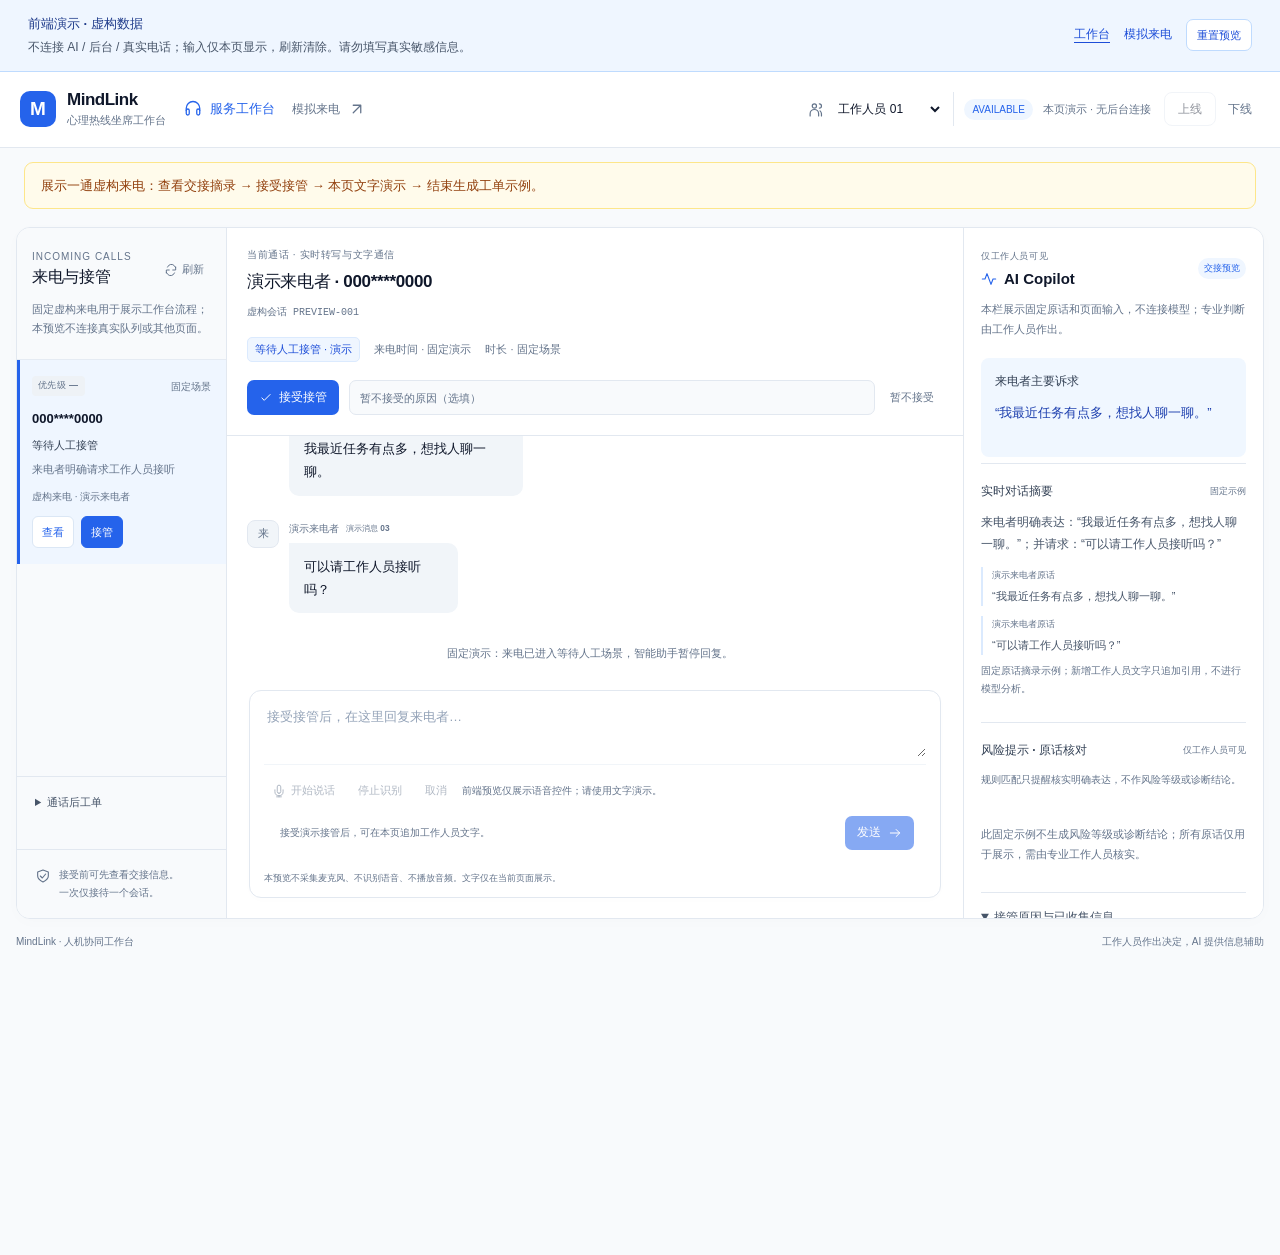
==== index.html @ 81469502 "Publish MindLink frontend preview" ====
<!doctype html>
<html lang="zh-CN">
<head>
  <meta charset="utf-8">
  <meta name="viewport" content="width=device-width,initial-scale=1">
  <meta name="theme-color" content="#f8fafc">
  <title>工作人员工作台 · MindLink</title>
  <link rel="stylesheet" href="./styles.css">
  <link rel="stylesheet" href="./staff.css">

  <meta http-equiv="Content-Security-Policy" content="connect-src &apos;none&apos;; object-src &apos;none&apos;; base-uri &apos;none&apos;; form-action &apos;none&apos;">
  <link rel="stylesheet" href="./preview.css">
</head>
<body class="staff-page" data-preview-page="staff">
  <a class="skip-link" href="#staff-workspace">跳至工作区</a>
  <div class="app-shell staff-shell">
    <header class="topbar">
      <a class="brand" href="./index.html" aria-label="MindLink 工作人员工作台">
        <span class="brand-mark" aria-hidden="true">M</span>
        <span><strong>MindLink</strong><small>心理热线坐席工作台</small></span>
      </a>
      <nav class="staff-navigation" aria-label="工作台导航">
        <a href="./index.html" aria-current="page"><svg class="icon" aria-hidden="true"><use href="./icons.svg#headphones"></use></svg>服务工作台</a>
        <a href="./caller.html" target="_blank" rel="noopener" class="user-link">模拟来电<svg class="icon" aria-hidden="true"><use href="./icons.svg#arrow-up-right"></use></svg></a>
        <a id="staff-development-link" href="#preview-info" target="_blank" rel="noopener" hidden>开发诊断</a>
      </nav>
      <div class="staff-identity">
        <div class="identity-picker"><label class="sr-only" for="staff-id">工作人员身份</label><svg class="icon" aria-hidden="true"><use href="./icons.svg#users"></use></svg><select id="staff-id"><option value="staff001">工作人员 01</option><option value="staff002">工作人员 02</option></select></div>
        <span id="staff-status" class="status-badge">OFFLINE</span>
        <span id="socket-status" class="connection-label">准备连接</span>
        <div class="availability-actions"><button id="online" class="button staff-online" type="button">上线</button><button id="offline" class="quiet-button" type="button" disabled>下线</button></div>
      </div>
    </header>

    <div id="staff-notice" class="staff-notice" role="status" hidden></div>

    <main class="staff-workspace" id="staff-workspace">
      <aside class="queue-panel" aria-label="来电与人工接管队列">
        <div class="queue-heading"><div><p class="eyebrow">Incoming Calls</p><h2>来电与接管</h2></div><button id="refresh-queue" class="quiet-button queue-refresh" type="button" aria-label="刷新来电与接管队列"><svg class="icon" aria-hidden="true"><use href="./icons.svg#refresh-cw"></use></svg><span>刷新</span></button></div>
        <p class="history-note">查看 AI 正在接待的来电；人工请求按优先级与等待时间排序。</p>
        <div id="queue-list" class="queue-list" aria-live="polite"><p class="empty-state">上线后显示来电与接管请求</p></div>
        <details class="staff-work-order-history" id="work-order-history">
          <summary>通话后工单</summary>
          <div class="work-order-history-heading"><span>仅显示您的本地工单</span><button id="refresh-work-orders" class="quiet-button" type="button">刷新</button></div>
          <p id="work-order-history-status" role="status">展开后可查询已结束通话。</p>
          <div id="work-order-history-list"></div>
        </details>
        <div class="queue-footnote"><svg class="icon" aria-hidden="true"><use href="./icons.svg#shield-check"></use></svg><p>接受前可先查看交接信息。<br>一次仅接待一个会话。</p></div>
      </aside>

      <section class="conversation-panel staff-conversation" aria-label="工作人员会话">
        <div class="conversation-heading">
          <div class="staff-session-heading"><div><p class="eyebrow">当前通话 · 实时转写与文字通信</p><h1 id="current-title">请选择一个来电</h1></div><span id="current-session" class="privacy-note">尚未选择来电</span></div>
          <div id="staff-call-header" class="staff-call-header" hidden><span id="staff-call-state" class="call-state">—</span><span id="staff-call-started">来电时间 —</span><span id="staff-call-duration">通话 00:00</span></div>
          <div class="current-actions">
            <button id="accept-session" class="send-button accept-button" type="button" disabled><svg class="icon" aria-hidden="true"><use href="./icons.svg#check"></use></svg>接受接管</button>
            <div class="reject-controls"><input id="reject-reason" maxlength="500" placeholder="暂不接受的原因（选填）" aria-label="暂不接受的原因"><button id="reject-session" class="quiet-button" type="button" disabled>暂不接受</button></div>
          </div>
        </div>
        <div id="staff-conversation-log" class="conversation-log" role="log" aria-live="polite" aria-label="会话消息"></div>
        <form id="staff-chat-form" class="composer">
          <label class="sr-only" for="staff-message">发送给来电者</label>
          <textarea id="staff-message" rows="2" maxlength="4000" placeholder="接受接管后，在这里回复来电者…" required disabled></textarea>
          <div class="staff-voice-controls" aria-label="工作人员语音输入">
            <button id="staff-voice-start" class="quiet-button" type="button" disabled><svg class="icon" aria-hidden="true"><use href="./icons.svg#mic"></use></svg>开始说话</button>
            <button id="staff-voice-stop" class="quiet-button" type="button" disabled>停止识别</button>
            <button id="staff-voice-cancel" class="quiet-button" type="button" disabled>取消</button>
            <span id="staff-voice-status" role="status">接受接管后可使用语音输入</span>
          </div>
          <p id="staff-voice-partial" class="staff-voice-partial" aria-live="polite" hidden></p>
          <section id="staff-voice-review" class="staff-voice-review" aria-label="核对工作人员语音转写" hidden>
            <label id="staff-voice-review-label" for="staff-voice-transcript">核对识别文字后发送</label>
            <textarea id="staff-voice-transcript" rows="3" maxlength="4000" aria-describedby="staff-voice-review-label"></textarea>
            <button id="staff-voice-confirm" class="quiet-button" type="button">确认发送</button>
          </section>
          <div class="composer-footer"><span id="staff-composer-note">AI 资料仅供工作人员参考，不自动发送给用户。</span><button id="staff-send" class="send-button" type="submit" disabled>发送<svg class="icon" aria-hidden="true"><use href="./icons.svg#arrow-right"></use></svg></button></div>
          <p class="staff-voice-disclosure">浏览器中文识别可能使用浏览器厂商服务；识别文字核对后发送，不传送人工音频。</p>
        </form>
        <details class="end-service-block" id="end-service-block" hidden>
          <summary><span><svg class="icon" aria-hidden="true"><use href="./icons.svg#file-text"></use></svg>结束服务与跟进</span><svg class="icon disclosure-icon" aria-hidden="true"><use href="./icons.svg#chevron-down"></use></svg></summary>
          <form id="end-service-form">
            <label for="staff-notes">工作人员备注</label>
            <textarea id="staff-notes" rows="2" maxlength="2000" placeholder="记录已完成的流程与需要跟进的事项"></textarea>
            <label class="checkbox-label"><input id="follow-up-required" type="checkbox">需要后续跟进</label>
            <div id="follow-up-fields" hidden><label for="follow-up-reason">跟进原因</label><input id="follow-up-reason" maxlength="500" placeholder="请填写跟进原因"><label for="suggested-time">建议跟进时间（选填）</label><input id="suggested-time" type="datetime-local"></div>
            <button id="end-session" class="handoff-action" type="submit">结束服务并生成工单</button>
          </form>
        </details>
      </section>

      <aside class="status-panel copilot-panel" aria-label="AI 协作辅助">
        <div class="status-heading"><div><p class="eyebrow">仅工作人员可见</p><h2><svg class="icon" aria-hidden="true"><use href="./icons.svg#activity"></use></svg>AI Copilot</h2></div><span id="copilot-status" class="status-badge">等待来电</span></div>
        <p class="copilot-boundary">帮助整理信息与查找资料，由您作出专业判断。</p>
        <section class="summary-block request-summary"><div class="summary-title"><h3>来电者主要诉求</h3></div><p id="main-request">选择来电后查看</p></section>
        <section class="summary-block work-order-block" id="work-order-block" aria-labelledby="work-order-title" hidden><div class="summary-title"><h3 id="work-order-title">通话后自动工单</h3><span id="work-order-status">待工作人员审核</span></div><p id="work-order-note" class="assistance-note">结束服务后自动保存本地工单，供工作人员审核与跟进。</p><div id="work-order-record" class="detail-content"></div></section>
        <section class="summary-block live-summary"><div class="summary-title"><h3>实时对话摘要</h3><span id="copilot-updated">—</span></div><p id="copilot-summary">选择会话后显示摘要与已提供信息。</p><ul id="copilot-summary-evidence" class="summary-evidence-list" aria-label="摘要对应的对话摘录"></ul><p id="copilot-summary-note" class="assistance-note">根据已保存的对话原话整理，由工作人员核实。</p></section>
        <section class="summary-block risk-prompt-block" aria-labelledby="staff-risk-title"><div class="summary-title"><h3 id="staff-risk-title">风险提示 · 原话核对</h3><span>仅工作人员可见</span></div><p class="assistance-note">规则匹配只提醒核实明确表达，不作风险等级或诊断结论。</p><ul id="staff-risk-prompts" class="detail-list" aria-live="polite"><li>选择会话后显示需核实的表达。</li></ul></section>
        <details class="information-block" open><summary>接管原因与已收集信息</summary><p id="staff-handoff-reasons" class="detail-content">—</p><div id="staff-collected" class="detail-content"></div></details>
        <section class="staff-knowledge"><div class="summary-title"><h3>相关参考资料</h3><span class="reference-label">知识来源</span></div><ul id="staff-sources" class="detail-list"></ul></section>
        <section class="staff-knowledge-library" aria-labelledby="staff-knowledge-title">
          <div class="summary-title"><h3 id="staff-knowledge-title">知识检索</h3><span>全国心理健康资料库</span></div>
          <p class="assistance-note">查看出处与审核状态。待审资料仅供核对，不自动发送给来电者。</p>
          <form id="staff-knowledge-form" class="knowledge-search-form">
            <label class="sr-only" for="staff-knowledge-query">查询全国心理健康资料</label>
            <input id="staff-knowledge-query" maxlength="500" placeholder="例如：压力、青少年、保密边界" autocomplete="off" required>
            <button id="staff-knowledge-search" class="quiet-button" type="submit">检索</button>
          </form>
          <p id="staff-knowledge-status" class="detail-content" role="status">查询后显示出处与审核状态。</p>
          <ul id="staff-knowledge-results" class="detail-list"></ul>
          <details class="information-block"><summary>咨询对话数据集候选</summary><p class="detail-content">仅登记研究目录；尚未下载或用于训练及业务回答。</p><ul id="staff-knowledge-datasets" class="detail-list"></ul></details>
        </section>
        <section class="summary-block suggested-actions"><div class="summary-title"><h3>服务流程建议</h3></div><ul id="next-actions" class="detail-list"></ul></section>
        <details class="information-block" id="staff-package"><summary>完整交接资料</summary><div id="staff-package-content" class="detail-content"></div></details>
        <details class="information-block technical-details"><summary>会话状态</summary><div class="state-list"><div class="state-row"><span>当前意图</span><strong id="staff-intent">—</strong></div><div class="state-row"><span>当前技能</span><strong id="staff-skill">—</strong></div><div class="state-row"><span>接管状态</span><strong id="staff-handoff">—</strong></div></div></details>
        <details class="information-block staff-trace-block"><summary><span>执行轨迹 <small>Agent Trace</small></span><span id="staff-trace-status" class="trace-status-label">—</span></summary><p id="staff-trace-id" class="trace-label">只记录系统可观察动作</p><ol id="staff-trace-steps" class="trace-steps"></ol></details>
        <details class="information-block"><summary>接管与辅助耗时</summary><div id="handoff-metrics" class="detail-content"></div></details>
        <details class="information-block" id="final-record-block" hidden><summary>最终服务记录</summary><div id="final-record" class="detail-content"></div></details>
        <details class="information-block" id="follow-up-block" hidden><summary>后续跟进任务</summary><div id="follow-up-record" class="detail-content"></div></details>
        <p class="panel-footnote">本机模拟来电工作台。接管后可说话转写并核对发送，也可文字输入；尚无双方音频通话。摘要、风险提示与工单仅供工作人员核实，工单未投递到外部机构。AI 不提供诊断、治疗方案或专业风险结论。请勿输入真实敏感信息。</p>
      </aside>
    </main>
    <footer class="footer"><span>MindLink · 人机协同工作台</span><span>工作人员作出决定，AI 提供信息辅助</span></footer>
  </div>
  
  
  
  

  <script src="./preview.js" defer></script>
</body>
</html>
---- styles.css ----
:root{font-family:'DM Sans','Noto Sans SC',sans-serif;color:#0f172a;background:#f8fafc;font-synthesis:none;text-rendering:optimizeLegibility;--ink:#0f172a;--muted:#64748b;--line:#e2e8f0;--green:#2563eb;--pale:#eff6ff;--coral:#d97559;--paper:#fff}
*{box-sizing:border-box}body{margin:0;min-width:320px;min-height:100vh;background:radial-gradient(ellipse at 4% 0%,#e4eee5 0,transparent 36%),#f8fafc}.app-shell{min-height:100vh;display:flex;flex-direction:column}.topbar{height:72px;padding:0 5.2vw;display:flex;align-items:center;justify-content:space-between;border-bottom:1px solid #dfe5df;background:rgba(250,251,248,.82)}.brand{display:flex;align-items:center;gap:11px;color:inherit;text-decoration:none}.brand-mark{width:34px;height:34px;display:grid;place-items:center;background:#2563eb;color:white;font-family:Georgia,serif;font-weight:700;font-size:21px;border-radius:9px 9px 9px 2px}.brand strong,.brand small{display:block}.brand strong{font-size:15px;line-height:1.15;letter-spacing:0}.brand small{color:#7c857e;font-size:10px;margin-top:4px}.topbar-meta{display:flex;align-items:center;gap:9px;color:#758078;font-size:12px}.live-dot,.status-badge i{width:7px;height:7px;background:#55a475;border-radius:50%}.divider{height:13px;width:1px;background:#d7ddd7;margin:0 4px}.new-session{font:inherit;font-size:12px;padding:9px 12px;border:1px solid #d8dfd8;background:transparent;border-radius:5px;color:#334155;cursor:pointer}.new-session:hover{background:#eaf0ea}.workspace{width:min(1220px,calc(100% - 64px));margin:38px auto 30px;display:grid;grid-template-columns:minmax(0,1fr) 320px;gap:26px;flex:1}.conversation-panel{background:var(--paper);border:1px solid var(--line);border-radius:8px;min-height:650px;display:flex;flex-direction:column;overflow:hidden;box-shadow:0 12px 40px rgba(36,57,44,.035)}.conversation-heading{padding:27px 30px 20px;border-bottom:1px solid #edf0ec;display:flex;justify-content:space-between;align-items:flex-end;gap:16px}.eyebrow{font-size:10px;letter-spacing:1.25px;text-transform:uppercase;color:#718579;margin:0 0 8px}.conversation-heading h1{font-size:19px;font-weight:600;letter-spacing:0;margin:0}.privacy-note{font-size:10px;color:#87918a;white-space:nowrap}.conversation-log{flex:1;padding:27px 30px;overflow:auto;display:flex;flex-direction:column;gap:24px}.message{display:flex;gap:11px;max-width:88%;animation:arrive .32s ease both}.user-message{align-self:flex-end;flex-direction:row-reverse}.avatar{flex:0 0 30px;width:30px;height:30px;border-radius:50%;display:grid;place-items:center;background:#eff6ff;color:#2563eb;font-family:Georgia,serif;font-size:15px}.user-message .avatar{background:#f2e8e2;color:#a75d48;font-family:inherit;font-size:11px}.message-body{min-width:0}.speaker{display:flex;align-items:center;gap:9px;color:#536259;font-size:11px;font-weight:600;margin:2px 0 7px}.speaker time{font-weight:400;color:#a1a9a2}.message-body p{font-size:13px;line-height:1.8;margin:0;color:#343d37;white-space:pre-wrap}.user-message .message-body p{background:#eff6ff;padding:11px 14px;border-radius:8px 2px 8px 8px}.composer{margin:0 22px 20px;border:1px solid #dfe5df;border-radius:7px;background:#fcfdfb;box-shadow:0 3px 12px rgba(30,50,36,.035)}.composer textarea{display:block;width:100%;resize:vertical;min-height:54px;max-height:160px;padding:15px 16px;border:0;outline:0;background:transparent;font:inherit;font-size:13px;color:var(--ink)}.composer textarea::placeholder{color:#a0a9a1}.composer-footer{display:flex;align-items:center;justify-content:space-between;padding:8px 10px 9px 16px;color:#919b93;font-size:10px}.send-button{display:flex;align-items:center;gap:14px;background:#2563eb;color:white;border:0;border-radius:5px;padding:8px 12px;font:inherit;font-size:11px;cursor:pointer}.send-button:hover{background:#1d4ed8}.send-button span{font-size:15px}.send-button:disabled{opacity:.55;cursor:wait}.status-panel{padding:23px 21px 18px;background:#f8fafc;border:1px solid var(--line);border-radius:8px;align-self:start}.status-heading{display:flex;align-items:center;justify-content:space-between;border-bottom:1px solid var(--line);padding-bottom:18px}.status-heading .eyebrow{margin-bottom:5px}.status-heading h2{font-size:17px;margin:0;font-weight:600}.status-badge{display:flex;align-items:center;gap:6px;color:#54745f;font-size:10px;background:#edf4ed;border-radius:20px;padding:5px 8px}.status-badge i{width:6px;height:6px}.state-list{padding:7px 0 10px}.state-row{min-height:42px;display:flex;align-items:center;justify-content:space-between;gap:12px;border-bottom:1px solid #eff1ed;font-size:11px}.state-row>span{color:#89938b}.state-row strong{font-size:11px;font-weight:600;color:#334155;text-align:right;overflow-wrap:anywhere}.tools-row{align-items:flex-start;padding:12px 0}.tool-list{display:flex;justify-content:flex-end;gap:5px;flex-wrap:wrap}.tool-chip{font-size:9px;color:#2563eb;background:#eaf2eb;padding:4px 6px;border-radius:3px}.empty-state{font-size:10px;color:#a1aaa2}.handoff-clear{color:#44815a!important}.handoff-active{color:#b3543e!important}.handoff-card{display:flex;gap:10px;padding:12px;background:#fff2ec;border:1px solid #f0d5c9;border-radius:5px;margin:8px 0 14px;animation:arrive .25s ease both}.handoff-icon{width:24px;height:24px;flex:0 0 24px;display:grid;place-items:center;background:#f5dfd4;color:#a75037;border-radius:50%}.handoff-card strong{font-size:11px;color:#7f3f30}.handoff-card p{font-size:10px;line-height:1.6;color:#96685e;margin:4px 0 0}.summary-block{margin:15px 0 17px}.summary-title{display:flex;align-items:center;justify-content:space-between}.summary-title h3{font-size:12px;margin:0;font-weight:600}.summary-title span{font-size:9px;color:#8c968d}.summary-block>p{font-size:11px;line-height:1.8;color:#69746c;margin:9px 0 0;min-height:42px;overflow-wrap:anywhere}.handoff-action{width:100%;padding:10px;border:1px solid #d9e3db;background:#f2f7f2;color:#2563eb;border-radius:5px;display:flex;align-items:center;justify-content:center;gap:8px;font:inherit;font-size:11px;cursor:pointer}.handoff-action:hover{background:#e7f0e8}.handoff-action span{font-size:16px}.panel-footnote{font-size:9px;color:#a0a8a1;line-height:1.5;text-align:center;margin:9px 0 0}.footer{padding:14px 5.2vw;display:flex;justify-content:space-between;color:#909991;font-size:10px;border-top:1px solid #e1e6e1}.sr-only{position:absolute;width:1px;height:1px;padding:0;margin:-1px;overflow:hidden;clip:rect(0,0,0,0);white-space:nowrap;border:0}@keyframes arrive{from{opacity:0;transform:translateY(5px)}to{opacity:1;transform:translateY(0)}}
@media(max-width:820px){.workspace{width:min(100% - 32px,680px);grid-template-columns:1fr;margin:20px auto;gap:14px}.conversation-panel{min-height:540px}.status-panel{order:2}.topbar{padding:0 16px}.topbar-meta{font-size:0;gap:6px}.topbar-meta .live-dot{font-size:initial}.topbar-meta .divider{display:none}.topbar-meta #session-label{font-size:10px;max-width:120px;overflow:hidden;text-overflow:ellipsis}.footer{padding:12px 16px;gap:10px;font-size:9px}.conversation-heading{align-items:flex-start;padding:22px 18px 17px;flex-direction:column;gap:8px}.conversation-heading h1{font-size:17px}.conversation-log{padding:22px 18px}.composer{margin:0 12px 12px}.message{max-width:95%}}
@media(max-width:420px){.brand small{display:none}.new-session{font-size:10px;padding:8px}.workspace{width:calc(100% - 20px)}.conversation-panel{min-height:560px}.composer-footer>span{max-width:65%;line-height:1.5}.footer span:last-child{text-align:right}}
@media(prefers-reduced-motion:reduce){*,*::before,*::after{animation-duration:.01ms!important;scroll-behavior:auto!important}}
.handoff-card[hidden]{display:none}

/* Phase 2: preserve the chat layout, add session navigation and observable execution. */
.workspace{width:min(1460px,calc(100% - 48px));grid-template-columns:190px minmax(0,1fr) 350px;gap:18px;margin-top:26px}
.history-panel{background:#f8fafc;border:1px solid var(--line);border-radius:8px;padding:18px 12px;align-self:start;max-height:calc(100vh - 150px);overflow:auto}
.history-heading{display:flex;align-items:center;justify-content:space-between;gap:8px;padding:0 3px}
.history-heading h2{font-size:14px;margin:0;font-weight:600}.history-note{font-size:10px;color:var(--muted);padding:0 3px;line-height:1.6}
.quiet-button{border:0;border-radius:4px;background:transparent;color:#2563eb;font:inherit;font-size:11px;cursor:pointer;padding:5px}.quiet-button:hover{background:#eff6ff}
.session-list{display:flex;flex-direction:column;gap:6px;font-size:11px;color:var(--muted);overflow-wrap:anywhere}
.session-item{width:100%;text-align:left;font:inherit;cursor:pointer;color:var(--ink);border:1px solid transparent;background:transparent;border-radius:6px;padding:10px 8px;display:flex;flex-direction:column;gap:6px}
.session-item:hover{background:#f0f5ee}.session-item.selected{background:#eff6ff;border-color:#bfdbfe}.session-time{color:#7c887f;font-size:10px}.session-item strong{font-size:11px;font-weight:500;line-height:1.6;display:-webkit-box;-webkit-line-clamp:2;-webkit-box-orient:vertical;overflow:hidden;overflow-wrap:anywhere}.session-item small{font-size:9px;line-height:1.6;color:#718077}
button:disabled{opacity:.5;cursor:default}.conversation-panel{height:calc(100vh - 150px);min-height:610px}.conversation-heading{padding:24px 23px 18px;flex-direction:column;align-items:flex-start;gap:8px}.conversation-heading h1{font-size:18px}.conversation-log{min-height:0;padding:25px 23px}.composer{flex-shrink:0}.conversation-heading,.composer{flex-shrink:0}
.status-panel{max-height:calc(100vh - 150px);overflow:auto;padding:21px 18px 18px}.state-row>span{white-space:nowrap}.state-row strong{max-width:190px}.tool-list{font-size:10px;color:#849387}.status-badge{max-width:120px;overflow-wrap:anywhere;text-align:center}
.connection-notice,.lifecycle-notice{padding:12px 20px;font-size:11px;line-height:1.7;background:#fff4e8;color:#8b5736;border-bottom:1px solid #f0e2d2;flex-shrink:0}.connection-notice{display:flex;align-items:center;justify-content:space-between;gap:8px}.connection-notice[hidden],.lifecycle-notice[hidden],.information-block[hidden]{display:none}
.information-block{margin:12px 0;border-top:1px solid #e8ece6;padding-top:12px}.information-block summary{font-size:11px;color:#486451;cursor:pointer;line-height:1.6}.detail-content,.detail-list{font-size:10px;line-height:1.8;color:#758079;overflow-wrap:anywhere;margin:9px 0}.detail-content p{margin:5px 0}.detail-content strong{color:#58695e;font-weight:500}.detail-list{padding-left:16px}
.trace-block{margin:18px 0;padding-top:15px;border-top:1px solid var(--line)}.trace-label{font-size:9px;color:#8c968f;line-height:1.7;overflow-wrap:anywhere}.trace-steps{list-style:none;padding:0;margin:12px 0;display:flex;flex-direction:column;gap:11px}.trace-step{display:flex;gap:9px;align-items:flex-start}.trace-icon{width:20px;height:20px;flex:0 0 20px;border-radius:50%;display:grid;place-items:center;background:#e8f1e8;color:#2d7750;font-size:11px}.trace-step.error .trace-icon{color:#b8543d;background:#f8e8e3}.trace-step.running .trace-icon{background:#fff0d6;color:#a87b31}.trace-step.skipped .trace-icon{background:#eef0ed;color:#8c948d}.trace-step>div{min-width:0}.trace-step strong{display:block;font-size:11px;color:#485d50;line-height:1.5}.trace-step p{font-size:10px;line-height:1.6;color:#687b6e;margin:3px 0;overflow-wrap:anywhere}.trace-step small{font-size:9px;color:#97a199;overflow-wrap:anywhere}
.handoff-buttons{display:grid;gap:8px}.simulation-action{background:transparent;font-size:10px}.panel-footnote{text-align:left;line-height:1.8;margin-top:13px}.summary-block>p{max-height:155px;overflow:auto}
.detail-list li{margin-bottom:10px}.detail-list strong{font-weight:500;color:#566d5e}.detail-list p{margin:4px 0;color:#7c867f}
.voice-panel{padding:12px 23px;background:#f0f9ff;border-bottom:1px solid #e7ede5;flex-shrink:0}.voice-heading{display:flex;align-items:center;justify-content:space-between;gap:10px}.voice-heading>div{display:flex;align-items:center;gap:9px}.voice-heading strong{font-size:11px;font-weight:600;color:#334155}.voice-state{font-size:9px;letter-spacing:.4px;border-radius:12px;padding:4px 7px;background:#e3eee1;color:#3f7652}.voice-error{color:#a95037;background:#f7e5df}.voice-note{font-size:10px;line-height:1.6;margin:5px 0;color:#687e6b}.voice-transcript{font-size:11px;line-height:1.6;min-height:0;margin:6px 0;color:#334155;overflow-wrap:anywhere;max-height:48px;overflow:auto}.voice-transcript:empty{display:none}.voice-buttons{display:flex;flex-wrap:wrap;gap:7px;margin:8px 0}.voice-buttons button{font:inherit;font-size:10px;padding:7px 10px;border-radius:5px;border:1px solid #cfdecc;color:#334155;background:#fff;cursor:pointer}.voice-buttons button:disabled{cursor:default}.voice-buttons button:hover:enabled{background:#e9f2e6}.voice-privacy{display:block;font-size:9px;line-height:1.6;color:#8a968a}.voice-panel:has(.voice-state.voice-error){background:#fff8f2}
@media(max-width:640px){.voice-panel{padding:10px 17px}.conversation-panel{height:740px}.voice-privacy{font-size:8px}}
.voice-heading strong{font-size:13px}.voice-buttons #voice-start{min-width:135px;min-height:44px;padding:10px 16px;font-size:12px;background:#2563eb;border-color:#2563eb;color:#fff}.voice-buttons #voice-start:hover:enabled{background:#1d4ed8}.voice-buttons button{min-height:38px}
:focus-visible{outline:2px solid #60a5fa;outline-offset:3px}
.voice-review-option{display:flex;align-items:center;gap:7px;font-size:10px;color:#536c59;line-height:1.6;margin:9px 0}.voice-review-option input{accent-color:#2563eb}
.voice-review{padding:12px;margin:10px 0;background:#fff;border:1px solid #cddccc;border-radius:7px}.voice-review[hidden]{display:none}.voice-review-heading{display:flex;justify-content:space-between;align-items:center;gap:10px;font-size:11px;color:#334155}.voice-review-heading span{font-size:9px;color:#788877}.voice-review p{font-size:10px;line-height:1.7;color:#6d7e6b;margin:7px 0}.voice-review textarea{display:block;width:100%;min-height:75px;max-height:200px;resize:vertical;border:1px solid #dbe4d8;border-radius:5px;padding:9px;font:inherit;font-size:12px;line-height:1.7;color:var(--ink);background:#fbfdf9}.voice-review #voice-review-send{background:#2563eb;color:#fff;border-color:#2563eb}.voice-panel:has(.voice-review:not([hidden])){max-height:60%;overflow:auto}.voice-review .voice-buttons{margin-bottom:0}
@media(max-width:640px){.conversation-panel:has(.voice-review:not([hidden])){height:auto;min-height:780px}.voice-panel:has(.voice-review:not([hidden])){max-height:none;overflow:visible}.conversation-panel:has(.voice-review:not([hidden])) .conversation-log{min-height:100px;max-height:280px}}
.simulation-action[hidden],.handoff-action[hidden]{display:none}.staff-message .avatar{background:#e8eef7;color:#3b6297;font-family:inherit;font-size:11px}.staff-message .message-body p{background:#f1f5fb;border-left:2px solid #9ab1d2;border-radius:4px;padding:10px 13px}.system-message{max-width:100%}.system-message .avatar{background:#f1f0e9;color:#85826a}.system-message .message-body p{font-size:11px;color:#7b837c}.message-channel{font-size:9px;font-weight:400;color:#84908a;border:1px solid #dce4dd;padding:1px 4px;border-radius:3px}.panel-footnote a{color:#2563eb}.topbar-meta #realtime-label{font-size:10px;color:#548168}
@media(max-width:1160px){.workspace{grid-template-columns:160px minmax(0,1fr) 310px;gap:12px;width:calc(100% - 28px)}.status-panel{padding:18px 14px}.composer-footer>span{max-width:65%;line-height:1.6}.conversation-heading h1{font-size:16px}.conversation-log{padding:22px 18px}.conversation-heading{padding:22px 18px 17px}.state-row{font-size:10px}.state-row strong{font-size:10px;max-width:155px}}
@media(max-width:980px){.workspace{grid-template-columns:165px minmax(0,1fr);width:calc(100% - 32px)}.conversation-panel{height:650px;min-height:560px}.status-panel{grid-column:1 / -1;max-height:none;order:initial;display:block}.history-panel{max-height:650px}.status-heading h2{font-size:17px}.state-row strong{max-width:60%;font-size:11px}.state-list{display:grid;grid-template-columns:1fr 1fr;gap:0 24px}.handoff-buttons{grid-template-columns:repeat(3,1fr)}.trace-steps{display:grid;grid-template-columns:1fr 1fr;gap:15px}.summary-block>p{max-height:none}}
@media(max-width:640px){.workspace{grid-template-columns:1fr;gap:14px;margin:16px auto;width:calc(100% - 24px)}.history-panel{max-height:220px;padding:13px}.session-list{max-height:145px;overflow:auto}.session-item{padding:8px}.history-note{margin:6px 0 9px}.conversation-panel{height:610px;min-height:500px}.status-panel{grid-column:auto}.state-list{grid-template-columns:1fr}.handoff-buttons{grid-template-columns:1fr}.trace-steps{grid-template-columns:1fr}.conversation-heading h1{font-size:16px}.privacy-note{font-size:9px}.connection-notice,.lifecycle-notice{padding:10px 15px}.composer-footer>span{font-size:9px}.topbar-meta #session-label{max-width:110px}}

/* Product foundation: local fonts, shared surfaces and restrained blue accents. */
:root{font-family:Inter,-apple-system,BlinkMacSystemFont,"Segoe UI","Microsoft YaHei","PingFang SC",sans-serif;--canvas:#f8fafc;--surface:#fff;--accent:#2563eb;--accent-soft:#eff6ff;--ink:#0f172a;--muted:#64748b;--line:#e2e8f0;--green:var(--accent);--pale:var(--accent-soft);--radius:10px;--shadow:0 4px 24px #0f172a05;color:var(--ink);background:var(--canvas)}
body{background:var(--canvas)}button,input,textarea,select{font-family:inherit}button,a,summary{ -webkit-tap-highlight-color:transparent}button,a{transition:background-color .15s,border-color .15s,color .15s,box-shadow .15s}button:disabled{opacity:.45;cursor:default}a{color:var(--accent)}:focus-visible{outline:3px solid #93c5fd;outline-offset:3px}
.icon{width:18px;height:18px;flex-shrink:0;fill:none;stroke:currentColor;stroke-width:1.7;stroke-linecap:round;stroke-linejoin:round}.skip-link{position:fixed;left:20px;top:-80px;z-index:100;padding:12px 18px;background:white;border:1px solid var(--accent);border-radius:8px}.skip-link:focus{top:12px}
.topbar{height:76px;padding:0 28px;background:white;border-color:var(--line);gap:24px}.brand-mark{background:var(--accent);font-family:inherit;border-radius:10px;font-size:19px;width:36px;height:36px}.brand strong{font-size:17px;letter-spacing:-.5px}.brand small{font-size:11px;color:var(--muted)}.topbar-meta{margin-left:auto;color:var(--muted);font-size:11px}.topbar-meta #realtime-label{color:#475569}.live-dot{background:#22a080;box-shadow:0 0 0 3px #ecfdf5}.new-session{display:inline-flex;align-items:center;gap:7px;min-height:38px;padding:9px 13px;border-color:var(--line);background:white;color:var(--ink);border-radius:8px;font-size:12px}.new-session:hover{background:var(--accent-soft);border-color:#bfdbfe}
.workspace{width:min(1680px,calc(100% - 48px));margin:24px auto 18px;grid-template-columns:220px minmax(0,1fr) 310px;gap:0;border:1px solid var(--line);border-radius:14px;background:white;overflow:hidden;box-shadow:var(--shadow);align-items:stretch}
.history-panel{align-self:stretch;border:0;border-right:1px solid var(--line);border-radius:0;background:#f8fafc;padding:24px 12px;max-height:calc(100dvh - 150px)}.history-heading{padding:0 8px}.history-heading h2{font-size:14px}.history-note{font-size:11px;color:var(--muted);padding:0 8px;margin:12px 0 22px}.quiet-button{font-size:12px;padding:7px 8px;color:var(--muted);border-radius:6px}.quiet-button:hover{background:#eaf2fc;color:var(--accent)}.session-list{gap:4px}.session-item{padding:12px 10px;border-radius:8px;gap:6px}.session-item strong{font-size:12px;color:#334155}.session-item small,.session-time{font-size:10px;color:var(--muted)}.session-item:hover{background:#eef2f6}.session-item.selected{background:#eaf3ff;border-color:transparent;box-shadow:inset 3px 0 #60a5fa}.empty-state{font-size:12px;color:var(--muted);line-height:1.8}
.conversation-panel{height:calc(100dvh - 150px);min-height:640px;border:0;border-radius:0;box-shadow:none;min-width:0}.conversation-heading{padding:25px 30px 22px;border-bottom:1px solid var(--line);gap:9px}.eyebrow{color:var(--muted);letter-spacing:.5px;font-size:11px}.conversation-heading h1{font-size:21px;line-height:1.5;font-weight:600;letter-spacing:-.5px}.privacy-note{font-size:11px;color:var(--muted)}.conversation-log{padding:30px;gap:28px;overscroll-behavior:auto;scrollbar-gutter:stable}.message{max-width:94%;gap:12px}.avatar{width:32px;height:32px;flex-basis:32px;border-radius:10px;font-family:inherit;font-size:12px;background:var(--accent-soft);color:var(--accent)}.speaker{font-size:12px;color:#475569;margin:2px 0 8px}.speaker time{font-size:10px;color:var(--muted)}.message-body p{font-size:14px;line-height:1.85;color:#334155;overflow-wrap:anywhere}.user-message .avatar{background:#e2e8f0;color:#475569}.user-message .message-body p{padding:12px 16px;border-radius:12px 3px 12px 12px;background:#eff6ff}.system-message .message-body p{font-size:12px;color:var(--muted)}
.composer{margin:12px 24px 24px;background:#fff;border:1px solid #cbd5e1;border-radius:12px;box-shadow:0 3px 12px #0f172a04}.composer:focus-within{border-color:#60a5fa;box-shadow:0 0 0 3px #eff6ff}.composer textarea{font-size:14px;line-height:1.7;padding:15px 16px;min-height:72px}.composer textarea::placeholder{color:#94a3b8}.composer-footer{font-size:10px;color:var(--muted);gap:12px;padding:6px 12px 12px 16px}.send-button{min-height:36px;display:inline-flex;align-items:center;justify-content:center;gap:10px;padding:9px 14px;border-radius:8px;font-size:12px;background:var(--accent)}.send-button:hover:enabled{background:#1d4ed8}.send-button .icon{width:16px;height:16px}
.voice-panel{padding:0 24px;border:0;background:white;flex-shrink:0}.voice-disclosure{border-top:1px solid var(--line);padding:11px 0}.voice-disclosure>summary{display:flex;align-items:center;gap:8px;cursor:pointer;color:#475569;font-size:12px;list-style:none}.voice-disclosure>summary::-webkit-details-marker{display:none}.voice-disclosure>summary .disclosure-icon{margin-left:auto;transition:transform .15s}.voice-disclosure[open]>summary .disclosure-icon{transform:rotate(180deg)}.voice-disclosure[open]>summary{margin-bottom:14px}.voice-heading strong{font-size:12px;color:#334155}.voice-note{font-size:11px;color:var(--muted)}.voice-privacy{font-size:10px;color:var(--muted)}.voice-buttons button{border-color:var(--line);color:#475569;font-size:11px;border-radius:7px}.voice-buttons #voice-start{background:var(--accent);border-color:var(--accent);min-height:38px;font-size:12px}.voice-buttons button:hover:enabled{background:#eff6ff}.voice-buttons #voice-start:hover:enabled{background:#1d4ed8}.voice-review-option{color:#475569;font-size:11px}.voice-review-option input{accent-color:var(--accent)}.voice-review{border-color:#bfdbfe;background:#f8fbff}.voice-review textarea{border-color:#cbd5e1;background:white}.voice-review #voice-review-send{background:var(--accent);border-color:var(--accent)}.voice-state{background:#eff6ff;color:#2563eb}.voice-error{background:#fff1f2;color:#be123c}.voice-disclosure:has(.voice-review:not([hidden])){max-height:320px;overflow:auto}.voice-state:not(.voice-error){font-variant-numeric:tabular-nums}
.status-panel{align-self:stretch;border:0;border-left:1px solid var(--line);border-radius:0;background:#fcfdff;max-height:calc(100dvh - 150px);padding:25px 20px}.status-heading{padding-bottom:20px}.status-heading h2{font-size:16px}.status-badge{background:#eff6ff;color:#2563eb;font-size:10px;padding:5px 8px}.state-row{min-height:43px;border-color:#edf2f7;font-size:11px}.state-row>span{color:var(--muted)}.state-row strong{color:#334155;font-size:11px;max-width:58%}.tool-chip{background:#eff6ff;color:#2563eb;border-radius:4px}.summary-title h3{font-size:12px}.summary-title span{color:var(--muted);font-size:10px}.summary-block>p{font-size:12px;color:#475569;line-height:1.8}.information-block{border-color:var(--line);padding-top:14px;margin:14px 0}.information-block summary{font-size:12px;color:#475569}.detail-content,.detail-list{font-size:11px;color:var(--muted);line-height:1.8}.trace-block{border-color:var(--line)}.trace-icon{background:#eff6ff;color:#2563eb}.trace-step strong{color:#334155}.trace-step p,.trace-label{color:var(--muted)}.trace-disclosure>summary{font-size:12px;color:#475569;cursor:pointer}.handoff-action{min-height:40px;background:white;border-color:#bfdbfe;color:#2563eb;font-size:12px;border-radius:8px}.handoff-action:hover:enabled{background:#eff6ff}.handoff-card{background:#fff7ed;border-color:#fed7aa}.panel-footnote{font-size:10px;color:var(--muted);text-align:left}.footer{border-color:var(--line);padding:14px 28px;color:var(--muted);font-size:10px}.connection-notice,.lifecycle-notice{font-size:12px}.handoff-clear{color:#087f6b!important}.handoff-active{color:#b45309!important}
@media(min-width:981px) and (max-width:1200px){.workspace{grid-template-columns:170px minmax(0,1fr) 280px;width:calc(100% - 28px)}.conversation-heading,.conversation-log{padding:22px}.conversation-heading h1{font-size:18px}.status-panel{padding:22px 16px}}
@media(max-width:980px){.workspace{grid-template-columns:180px minmax(0,1fr);width:calc(100% - 32px)}.status-panel{grid-column:1/-1;max-height:none;border-left:0;border-top:1px solid var(--line)}.conversation-panel{height:700px;min-height:560px}.history-panel{max-height:700px}.topbar-meta>span:not(#realtime-label){display:none}.state-list{grid-template-columns:1fr 1fr}.handoff-buttons{grid-template-columns:1fr 1fr}.conversation-heading h1{font-size:19px}}
@media(max-width:640px){.topbar{padding:0 16px;height:68px;gap:10px}.brand strong{font-size:15px}.brand small,.topbar-meta{display:none}.new-session{margin-left:auto;font-size:11px}.workspace{width:calc(100% - 20px);margin:12px auto;grid-template-columns:1fr;border-radius:10px}.history-panel{border-right:0;border-bottom:1px solid var(--line);padding:13px;max-height:165px}.history-note{margin:6px 0 10px}.session-list{flex-direction:row;max-height:85px;overflow:auto}.session-item{flex:0 0 180px}.conversation-panel{height:760px;min-height:600px}.conversation-heading{padding:20px}.conversation-heading h1{font-size:18px}.conversation-log{padding:20px;gap:24px}.message{max-width:100%;gap:9px}.message-body p{font-size:13px}.composer{margin:8px 14px 16px}.composer-footer>span{font-size:9px;max-width:68%}.voice-panel{padding:0 16px}.status-panel{padding:22px 18px}.state-list,.trace-steps{grid-template-columns:1fr}.handoff-buttons{grid-template-columns:1fr}.footer{padding:12px 16px;font-size:9px;gap:16px}.voice-privacy{font-size:10px}}
.workspace>*{min-width:0}.voice-panel,.composer,.state-list{min-width:0}.voice-heading{flex-wrap:wrap}.voice-heading>div{min-width:0}.voice-review textarea{max-width:100%}
.voice-mode-options{display:flex;gap:18px;flex-wrap:wrap}.voice-mode-help,.performance-note{font-size:10px;color:var(--muted);line-height:1.7;margin:6px 0 10px;overflow-wrap:anywhere}.voice-mode-options .voice-review-option{margin:5px 0}.voice-buttons{flex-wrap:wrap}.voice-state{transition:background-color .15s,color .15s}.voice-state[data-state="LISTENING"]{background:#ecfdf5;color:#047857}.voice-state[data-state="THINKING"]{background:#f0f9ff;color:#0369a1}.voice-panel:has(.voice-mode-options){max-height:360px;overflow:auto}.detail-content strong{font-variant-numeric:tabular-nums}
.trace-step.cancelled .trace-icon{color:#64748b;background:#f1f5f9}
@media(max-width:640px){.history-panel{overflow:hidden}.session-list{scrollbar-width:thin;max-height:90px}.session-item{gap:4px;padding:9px 10px}.history-note{margin:5px 0 8px}}
@media(max-width:640px){.workspace{grid-template-columns:minmax(0,1fr)}.topbar{flex-wrap:wrap}.composer-footer{align-items:flex-end}.composer-footer .send-button{flex-shrink:0}.conversation-heading h1{overflow-wrap:anywhere}}
@media(prefers-reduced-motion:reduce){*,*::before,*::after{animation:none!important;transition:none!important;scroll-behavior:auto!important}}
---- staff.css ----
/* Staff workspace: shared tokens and controls live in styles.css. */
.staff-page{background:var(--canvas,#f8fafc)}
.staff-shell{min-height:100vh;max-width:none;display:flex;flex-direction:column}
.staff-shell .topbar{height:auto;min-height:76px;gap:28px;padding:16px 28px;flex-wrap:wrap;background:var(--surface,#fff);border-bottom:1px solid var(--line,#e2e8f0)}
.staff-shell .brand{flex-shrink:0}
.staff-navigation{display:flex;gap:24px;align-self:stretch;align-items:center;margin-right:auto}
.staff-navigation a{display:inline-flex;align-items:center;gap:8px;text-decoration:none;font-size:13px;font-weight:500;color:var(--muted,#64748b);white-space:nowrap}
.staff-navigation a[aria-current=page]{color:var(--accent,#2563eb)}
.staff-navigation a:hover{color:var(--ink,#0f172a)}
.staff-navigation a[hidden]{display:none}
.staff-identity{display:flex;align-items:center;gap:10px;min-width:0;color:var(--muted,#64748b);font-size:12px;flex-wrap:wrap}
.identity-picker{display:flex;align-items:center;gap:6px;padding-right:10px;border-right:1px solid var(--line,#e2e8f0)}
.identity-picker>.icon{width:17px;height:17px;color:var(--muted,#64748b)}
.staff-identity select{font:inherit;color:var(--ink,#0f172a);font-weight:500;padding:7px 24px 7px 3px;border:0;background:transparent;max-width:145px;min-height:34px;cursor:pointer}
.staff-identity select:disabled{cursor:default;color:var(--muted,#64748b)}
.availability-actions{display:flex;align-items:center;gap:4px;margin-left:3px}
.staff-online{font-size:12px;min-height:34px;padding:7px 13px;border:1px solid var(--line,#e2e8f0);border-radius:8px;color:var(--ink,#0f172a);background:white}
.staff-online:hover:not(:disabled){background:var(--accent-soft,#eff6ff);border-color:#bfdbfe}
.staff-shell #socket-status{font-size:11px;color:var(--muted,#64748b)}
.staff-notice{margin:14px 24px 0;padding:12px 16px;font-size:13px;line-height:1.65;color:#92400e;background:#fffbeb;border:1px solid #fde68a;border-radius:9px}
.staff-notice[hidden]{display:none}
.staff-workspace{display:grid;grid-template-columns:246px minmax(340px,1fr) 330px;gap:0;width:min(1680px,calc(100% - 48px));margin:22px auto 16px;flex:1;align-items:stretch;border:1px solid var(--line,#e2e8f0);border-radius:14px;background:var(--surface,#fff);overflow:hidden;box-shadow:0 3px 16px #0f172a04}
.queue-panel{display:flex;flex-direction:column;min-width:0;padding:23px 0 16px;background:#f8fafc;border:0;border-right:1px solid var(--line,#e2e8f0);border-radius:0;align-self:stretch;max-height:calc(100dvh - 142px);overflow:auto}
.queue-heading{display:flex;align-items:center;justify-content:space-between;gap:8px;padding:0 18px}
.queue-heading .eyebrow{margin:0 0 5px;font-size:10px;color:var(--muted,#64748b);letter-spacing:1px}
.queue-heading h2{margin:0;font-size:16px;font-weight:600;letter-spacing:-.3px}
.queue-refresh{display:inline-flex;align-items:center;gap:4px;padding:7px;font-size:11px}
.queue-refresh .icon{width:14px;height:14px}
.queue-panel .history-note{padding:0 18px;margin:12px 0 22px;font-size:11px;line-height:1.7;color:var(--muted,#64748b)}
.queue-list{display:flex;flex-direction:column;gap:0;flex:1;font-size:12px;line-height:1.7;color:var(--muted,#64748b);overflow-wrap:anywhere}
.queue-list:empty{padding:24px 18px}
.queue-list:not(:has(.queue-item)){padding:30px 20px;text-align:center;background:linear-gradient(180deg,#eff6ff75,transparent);border-top:1px solid #e2e8f080}
.queue-panel .empty-state{padding:0;margin:4px 0;font-size:12px;line-height:1.7}
.queue-item{position:relative;background:transparent;border:0;border-top:1px solid #e2e8f0c0;padding:18px 18px 17px;border-radius:0;line-height:1.7;transition:background 140ms ease}
.queue-item:hover{background:#f0f7ff}
.queue-item.selected{background:#eff6ff;box-shadow:inset 3px 0 var(--accent,#2563eb)}
.queue-item-header{display:flex;align-items:center;justify-content:space-between;gap:6px}
.priority{display:inline-flex;align-items:center;font-size:9px;font-weight:600;letter-spacing:.4px;padding:2px 6px;border-radius:4px;background:#eef2f6;color:#64748b}
.priority.medium{background:#e0f2fe;color:#0369a1}
.priority.high{background:#fff7ed;color:#c2410c}
.priority.urgent{background:#fff1f2;color:#be123c}
.queue-wait{font-size:10px;color:var(--muted,#64748b);font-variant-numeric:tabular-nums}
.queue-item h3{font-size:13px;font-weight:600;line-height:1.65;margin:12px 0 7px;color:var(--ink,#0f172a);overflow-wrap:anywhere}
.queue-item p{margin:5px 0;font-size:11px;color:var(--muted,#64748b);overflow-wrap:anywhere}
.queue-id{display:block;color:#64748b;font-size:10px;font-variant-numeric:tabular-nums;margin-top:9px}
.queue-item-actions{display:flex;align-items:center;gap:7px;margin-top:11px}
.queue-item-actions button{font:inherit;font-size:11px;padding:6px 9px;border:1px solid #dbe7f5;background:white;border-radius:6px;color:var(--accent,#2563eb);cursor:pointer;transition:border-color 140ms ease,background 140ms ease;min-height:31px}
.queue-item-actions button:hover:not(:disabled){border-color:#93c5fd;background:#f8fbff}
.queue-item-actions button:disabled{opacity:.5;cursor:default}
.queue-footnote{display:flex;gap:8px;padding:16px 18px 0;border-top:1px solid var(--line,#e2e8f0);margin-top:18px;color:var(--muted,#64748b)}
.queue-footnote>.icon{width:16px;height:16px;flex-shrink:0;margin-top:2px}
.queue-footnote p{margin:0;font-size:10px;line-height:1.8}
.staff-conversation{height:calc(100dvh - 142px);min-height:600px;border:0;border-radius:0;box-shadow:none;min-width:0;display:flex;flex-direction:column;background:white;overflow:hidden}
.staff-conversation .conversation-heading{display:flex;flex-direction:column;align-items:stretch;padding:22px 26px 18px;border-bottom:1px solid var(--line,#e2e8f0);gap:18px;flex-shrink:0;background:white}
.staff-session-heading{display:flex;align-items:flex-start;justify-content:space-between;gap:12px}
.staff-session-heading .eyebrow{font-size:10px;letter-spacing:.6px;margin:0 0 7px;color:var(--muted,#64748b)}
.staff-conversation h1{font-size:17px;line-height:1.55;font-weight:600;letter-spacing:-.35px;margin:0;overflow-wrap:anywhere}
.staff-conversation #current-session{font-size:10px;font-family:ui-monospace,SFMono-Regular,Consolas,monospace;white-space:nowrap;color:var(--muted,#64748b);padding-top:4px}
.staff-call-header{display:flex;align-items:center;flex-wrap:wrap;gap:9px 14px;color:var(--muted,#64748b);font-size:11px;font-variant-numeric:tabular-nums}
.staff-call-header[hidden]{display:none}
.staff-call-header .call-state{color:#1d4ed8;background:#eff6ff;border:1px solid #dbeafe;padding:4px 7px;border-radius:5px;font-weight:500}
.queue-item .queue-call-status{color:#334155;font-weight:500}
.queue-item-actions .queue-accept{color:white;background:#2563eb;border-color:#2563eb}
.queue-item-actions .queue-accept:hover:not(:disabled){color:#1d4ed8;background:#eff6ff}
.current-actions{display:flex;align-items:center;flex-wrap:wrap;gap:10px;width:100%}
.staff-conversation .current-actions .send-button{display:inline-flex;align-items:center;gap:6px;font-size:12px;min-height:35px;padding:8px 12px;border-radius:7px;white-space:nowrap}
.staff-conversation .current-actions .send-button .icon{width:14px;height:14px}
.reject-controls{display:flex;flex:1;align-items:center;gap:6px;min-width:160px}
.current-actions input{flex:1;min-width:80px;width:0;font:inherit;font-size:11px;min-height:35px;padding:8px 10px;border:1px solid var(--line,#e2e8f0);border-radius:7px;background:#f8fafc;color:var(--ink,#0f172a)}
.current-actions input::placeholder{color:#64748b}
.current-actions .quiet-button{font-size:11px;padding:8px 9px;min-height:35px;white-space:nowrap}
.staff-conversation .conversation-log{flex:1;min-height:140px;overflow-y:auto;padding:24px 26px;gap:24px;scrollbar-width:thin;scrollbar-color:#cbd5e1 transparent}
.staff-conversation .conversation-log:empty{display:flex;justify-content:center;align-items:center;text-align:center;flex-direction:column;gap:12px;background:radial-gradient(ellipse at 50% 42%,#f0f9ff66,transparent 68%)}
.staff-conversation .conversation-log:empty::before{content:'从一份清晰的交接开始';font-size:18px;line-height:1.5;font-weight:500;color:#334155;letter-spacing:-.3px}
.staff-conversation .conversation-log:empty::after{content:'选择左侧来电查看实时记录；有人工请求时，可了解诉求后接受接管。';font-size:12px;line-height:1.9;color:var(--muted,#64748b);max-width:280px}
.staff-conversation .message{max-width:94%;gap:10px}
.staff-conversation .message .avatar{width:28px;height:28px;flex-shrink:0;font-size:11px;border-radius:8px;background:#f1f5f9;border:1px solid var(--line,#e2e8f0);color:#64748b}
.staff-conversation .message-body{min-width:0}
.staff-conversation .message .speaker{display:flex;flex-wrap:wrap;align-items:center;gap:7px;font-size:10px;color:var(--muted,#64748b);margin-bottom:7px}
.staff-conversation .message .speaker time{font-size:9px;font-weight:400}
.staff-conversation .message-body p{padding:12px 15px;line-height:1.8;font-size:13px;border-radius:0 10px 10px 10px;margin:0;border:0;overflow-wrap:anywhere;background:#f1f5f9;color:var(--ink,#0f172a)}
.staff-conversation .staff-message{align-self:flex-end;flex-direction:row-reverse}
.staff-conversation .staff-message .speaker{justify-content:flex-end}
.staff-conversation .staff-message .avatar{background:#eff6ff;color:#2563eb;border-color:#dbeafe}
.staff-conversation .staff-message .message-body p{background:#eff6ff;border-radius:10px 0 10px 10px}
.staff-conversation .user-message{align-self:flex-start;flex-direction:row}
.staff-conversation .user-message .message-body p{background:#f1f5f9}
.staff-conversation .assistant-message .message-body p{background:transparent;padding:0 0 8px;border-radius:0}
.staff-conversation .assistant-message .avatar{background:white;color:#2563eb}
.staff-conversation .system-message{align-self:center;max-width:95%;margin:2px 0}
.staff-conversation .system-message .avatar,.staff-conversation .system-message .speaker{display:none}
.staff-conversation .system-message .message-body p{font-size:11px;line-height:1.7;text-align:center;background:transparent;padding:5px 8px;color:var(--muted,#64748b)}
.staff-conversation .composer{flex-shrink:0;margin:0 22px 20px;border:1px solid var(--line,#e2e8f0);border-radius:12px;padding:13px 14px 11px;background:white;box-shadow:0 2px 10px #0f172a03}
.staff-conversation .composer:focus-within{border-color:#93c5fd;box-shadow:0 0 0 3px #eff6ff}
.staff-conversation .composer textarea{min-height:53px;max-height:140px;border:0;padding:2px 3px;font-size:13px;line-height:1.7;color:var(--ink,#0f172a);background:transparent;resize:vertical;width:100%;outline:0}
.staff-conversation .composer textarea:disabled{background:transparent;color:var(--muted,#64748b)}
.staff-conversation .composer-footer{padding-top:9px;align-items:center;gap:10px}
.staff-conversation .composer-footer>span{max-width:75%;font-size:10px;line-height:1.7;color:var(--muted,#64748b)}
.staff-conversation .composer-footer .send-button{display:inline-flex;align-items:center;gap:7px;min-height:34px;padding:8px 12px;font-size:12px;border-radius:7px;flex-shrink:0}
.staff-conversation .composer-footer .send-button .icon{height:14px;width:14px}
.end-service-block{flex-shrink:0;margin:0 22px 18px;border-top:1px solid var(--line,#e2e8f0);padding-top:13px;font-size:12px;color:var(--muted,#64748b)}
.end-service-block[hidden],#follow-up-fields[hidden],#final-record-block[hidden],#follow-up-block[hidden]{display:none}
.end-service-block>summary{display:flex;justify-content:space-between;align-items:center;gap:12px;cursor:pointer;list-style:none;font-size:12px;min-height:26px;color:#475569}
.end-service-block>summary::-webkit-details-marker{display:none}
.end-service-block>summary>span{display:flex;align-items:center;gap:7px}
.end-service-block>summary .icon{width:15px;height:15px}
.end-service-block[open] .disclosure-icon{transform:rotate(180deg)}
.end-service-block form{padding-top:16px;display:grid;gap:9px}
.end-service-block label{font-size:11px;color:#475569}
.end-service-block textarea,.end-service-block input:not([type=checkbox]){font:inherit;display:block;width:100%;min-height:35px;border:1px solid var(--line,#e2e8f0);border-radius:7px;padding:9px 10px;color:var(--ink,#0f172a);background:#f8fafc}
.end-service-block textarea{resize:vertical;max-height:100px;line-height:1.7}
.end-service-block .checkbox-label{display:flex;align-items:center;gap:8px;padding:3px 0}
.end-service-block .checkbox-label input{margin:0;accent-color:#2563eb;width:14px;height:14px}
#follow-up-fields label{display:block;margin:10px 0 6px}
.end-service-block .handoff-action{padding:10px 12px;border:1px solid var(--line,#e2e8f0);border-radius:7px;background:white;font:inherit;font-weight:500;font-size:12px;color:#334155;cursor:pointer;min-height:37px}
.end-service-block .handoff-action:hover:not(:disabled){background:#f8fafc;border-color:#cbd5e1}
.end-service-block[open]{max-height:360px;overflow-y:auto;scrollbar-width:thin}
.staff-shell .copilot-panel{background:white;border:0;border-left:1px solid var(--line,#e2e8f0);border-radius:0;box-shadow:none;padding:23px 20px 18px;max-height:calc(100dvh - 142px);min-width:0;overflow-y:auto;scrollbar-width:thin;scrollbar-color:#cbd5e1 transparent}
.copilot-panel .status-heading{display:flex;align-items:center;justify-content:space-between;gap:7px;margin:0 0 13px;padding:0;border:0}
.copilot-panel .status-heading .eyebrow{font-size:9px;color:var(--muted,#64748b);letter-spacing:.6px;margin:0 0 7px}
.copilot-panel .status-heading h2{display:flex;align-items:center;gap:7px;font-size:15px;margin:0;font-weight:600;color:var(--ink,#0f172a)}
.copilot-panel .status-heading h2>.icon{width:16px;height:16px;color:var(--accent,#2563eb)}
.copilot-panel .status-badge{font-size:9px;padding:4px 6px;white-space:nowrap}
.copilot-boundary{font-size:11px;line-height:1.8;color:var(--muted,#64748b);margin:0 0 18px}
.copilot-panel .summary-block{margin:0;padding:18px 0;border-top:1px solid var(--line,#e2e8f0);border-radius:0;background:transparent}
.copilot-panel .summary-title{display:flex;align-items:center;justify-content:space-between;gap:8px;margin-bottom:10px}
.copilot-panel .summary-title h3{margin:0;font-size:12px;font-weight:600;color:#334155;line-height:1.6}
.copilot-panel .summary-title>span{font-size:9px;color:var(--muted,#64748b);white-space:nowrap}
.copilot-panel .summary-block>p{font-size:12px;line-height:1.85;margin:0;color:#475569;white-space:pre-wrap;overflow-wrap:anywhere}
.copilot-panel .request-summary{border:0;background:#f0f7ff;padding:14px;border-radius:8px;margin-bottom:6px}
.copilot-panel .request-summary p{color:#1e40af;font-size:13px;font-weight:500}
.copilot-panel .information-block{padding:15px 0;margin:0;border-top:1px solid var(--line,#e2e8f0);border-bottom:0;background:transparent;border-radius:0;font-size:12px}
.copilot-panel .information-block summary{font-size:12px;color:#475569;font-weight:500;line-height:1.6;cursor:pointer;min-height:20px;overflow-wrap:anywhere}
.copilot-panel .information-block .detail-content{margin-top:11px;color:var(--muted,#64748b);font-size:11px;line-height:1.85;overflow-wrap:anywhere}
.copilot-panel .detail-content p{margin:8px 0}
.copilot-panel .detail-content strong{font-weight:500;color:#475569}
.copilot-panel .state-list{margin:13px 0 0;display:flex;flex-direction:column;gap:12px;padding:0;border:0}
.copilot-panel .state-row{display:flex;justify-content:space-between;align-items:flex-start;gap:10px;font-size:11px;border:0;padding:0}
.copilot-panel .state-row>span{flex-shrink:0;color:var(--muted,#64748b)}
.copilot-panel .state-row strong{text-align:right;overflow-wrap:anywhere;font-size:10px;font-weight:500;color:#475569;font-family:ui-monospace,SFMono-Regular,Consolas,monospace;min-width:0}
.staff-knowledge{padding:18px 0;border-top:1px solid var(--line,#e2e8f0);margin:0}
.copilot-panel .detail-list{list-style:none;padding:0;margin:0;display:flex;flex-direction:column;gap:10px;font-size:11px;color:var(--muted,#64748b);line-height:1.85;overflow-wrap:anywhere}
.copilot-panel .staff-knowledge .detail-list li{padding-left:10px;border-left:2px solid #bfdbfe}
.copilot-panel .detail-list strong{font-size:11px;color:#475569;font-weight:500;display:block}
.copilot-panel .detail-list p{margin:5px 0 0}
.copilot-panel .suggested-actions .detail-list li{position:relative;padding-left:14px}
.copilot-panel .suggested-actions .detail-list li::before{content:'';position:absolute;left:0;top:9px;width:4px;height:4px;border-radius:50%;background:#94a3b8}
.staff-trace-block summary>span:first-child{display:inline-flex;gap:6px;align-items:center}
.staff-trace-block summary small{font-size:9px;font-weight:400;color:var(--muted,#64748b)}
.staff-trace-block .trace-status-label{font-size:9px;margin-left:7px;color:var(--muted,#64748b);font-weight:400}
.copilot-panel .trace-label{font-size:9px;color:var(--muted,#64748b);margin:12px 0 16px;line-height:1.8;overflow-wrap:anywhere}
.copilot-panel .trace-steps{display:flex;flex-direction:column;gap:13px}
.copilot-panel .trace-step{gap:9px}
.copilot-panel .trace-step strong{font-size:11px;color:#475569}
.copilot-panel .trace-step p{font-size:11px;line-height:1.8}
.copilot-panel .trace-step small{font-size:9px;line-height:1.8}
.copilot-panel .panel-footnote{font-size:10px;line-height:1.85;color:var(--muted,#64748b);padding-top:18px;margin:6px 0 0;border-top:1px solid var(--line,#e2e8f0)}
.staff-shell>.footer{width:min(1680px,calc(100% - 48px));margin:0 auto;padding:0 0 15px;border:0;font-size:10px;color:var(--muted,#64748b)}
.staff-page :is(button,input,textarea,select,summary,a):focus-visible{outline:2px solid #60a5fa;outline-offset:3px}

@media(min-width:1800px){.staff-workspace{grid-template-columns:270px minmax(340px,1fr) 360px}}
@media(max-width:1280px){.staff-shell .topbar{gap:18px;padding:14px 20px}.staff-navigation{gap:17px}.staff-navigation .user-link{font-size:12px}.staff-workspace{width:calc(100% - 32px);grid-template-columns:210px minmax(320px,1fr) 300px}.staff-shell>.footer{width:calc(100% - 32px)}.staff-conversation .conversation-heading{padding:20px}.staff-conversation .conversation-log{padding:22px 20px}.staff-session-heading{flex-direction:column;gap:6px}.staff-shell .copilot-panel{padding:22px 17px}.queue-heading{padding:0 15px}.queue-panel .history-note{padding:0 15px}.queue-item{padding:16px 15px}}
@media(max-width:1080px){.staff-navigation{margin-left:auto;margin-right:0}.staff-identity{width:100%;justify-content:flex-end;padding-top:5px;border-top:1px solid #f1f5f9}.staff-workspace{grid-template-columns:220px minmax(0,1fr);margin-top:16px}.staff-conversation,.queue-panel{height:700px;max-height:700px;min-height:600px}.staff-shell .copilot-panel{grid-column:1 / -1;border-left:0;border-top:1px solid var(--line,#e2e8f0);max-height:none;padding:24px;display:grid;grid-template-columns:1fr 1fr;gap:0 32px}.copilot-panel .status-heading,.copilot-boundary,.copilot-panel .request-summary,.copilot-panel .panel-footnote{grid-column:1 / -1}.copilot-panel .request-summary{margin-bottom:18px}.staff-shell>.footer{gap:12px;flex-wrap:wrap}.staff-session-heading{flex-direction:row}}
@media(max-width:700px){.staff-shell .topbar{padding:14px 16px;gap:14px}.staff-navigation{gap:12px}.staff-navigation a{font-size:11px}.staff-navigation a .icon{width:14px;height:14px}.staff-identity{gap:8px;justify-content:flex-start}.availability-actions{margin-left:auto}.staff-workspace{display:flex;flex-direction:column;width:calc(100% - 24px);margin:14px auto;border-radius:11px}.queue-panel{height:auto;min-height:0;max-height:340px;padding:16px 0 0;border-right:0;border-bottom:1px solid var(--line,#e2e8f0)}.queue-heading{padding:0 16px}.queue-heading .eyebrow{display:none}.queue-heading h2{font-size:14px}.queue-panel .history-note{margin:7px 0 12px;padding:0 16px}.queue-list{max-height:240px;overflow-y:auto;min-height:54px;flex-shrink:0}.queue-list:not(:has(.queue-item)){padding:16px}.queue-item{padding:14px 16px}.queue-footnote{display:none}.staff-conversation{height:720px;min-height:530px;max-height:none;border-radius:0}.staff-conversation .conversation-heading{padding:18px 16px 16px;gap:14px}.staff-conversation h1{font-size:15px}.staff-session-heading{flex-direction:column;gap:6px}.current-actions{gap:8px}.reject-controls{min-width:0;flex-basis:100%}.current-actions input{font-size:12px}.staff-conversation .conversation-log{padding:22px 16px}.staff-conversation .conversation-log:empty::before{font-size:17px}.staff-conversation .message{max-width:96%;gap:8px}.staff-conversation .message-body p{font-size:13px;padding:10px 12px}.staff-conversation .composer{margin:0 14px 16px;padding:12px}.staff-conversation .composer-footer>span{font-size:10px;max-width:72%}.staff-shell .copilot-panel{display:block;padding:23px 18px;max-height:none}.copilot-panel .request-summary{margin-bottom:6px}.staff-notice{margin:10px 12px 0}.end-service-block{margin:0 14px 16px}.staff-shell>.footer{width:calc(100% - 28px);font-size:9px;line-height:1.7}.staff-shell>.footer span:last-child{display:none}}
@media(prefers-reduced-motion:reduce){.staff-page *{animation:none!important;transition:none!important;scroll-behavior:auto!important}}
.knowledge-search-form{display:flex;gap:7px;margin-top:12px;min-width:0}
.knowledge-search-form input{min-width:0;width:100%;padding:8px;border:1px solid var(--line,#e2e8f0);border-radius:6px;font:inherit;color:var(--ink,#0f172a)}
.knowledge-search-form button{flex-shrink:0}
.knowledge-provenance{display:block;font-size:10px;line-height:1.7;color:var(--muted,#64748b);margin:6px 0}
.knowledge-review-note{color:#855c24!important;font-size:10px!important}
.staff-knowledge-library a{font-size:11px;overflow-wrap:anywhere}
.staff-voice-controls{display:flex;align-items:center;flex-wrap:wrap;gap:7px;margin:7px 0 0;padding-top:10px;border-top:1px solid #f1f5f9}
.staff-voice-controls button{display:inline-flex;align-items:center;gap:5px;min-height:32px;padding:6px 8px;font-size:11px}
.staff-voice-controls .icon{width:14px;height:14px}
.staff-voice-controls button:disabled{opacity:.5;cursor:default}
.staff-voice-controls [role=status]{font-size:10px;line-height:1.7;color:var(--muted,#64748b);flex:1;min-width:130px}
.staff-voice-disclosure{margin:9px 0 0;font-size:9px;line-height:1.7;color:var(--muted,#64748b)}
.staff-voice-partial{font-size:12px;color:#475569;line-height:1.8;margin:10px 0 0;padding:10px;background:#f8fafc;border-radius:6px;overflow-wrap:anywhere}
.staff-voice-review{margin:10px 0 0;padding:11px;background:#eff6ff;border:1px solid #bfdbfe;border-radius:8px}
.staff-voice-review label{display:block;font-size:11px;line-height:1.7;color:#1e40af;margin-bottom:7px;overflow-wrap:anywhere}
.staff-conversation .composer .staff-voice-review textarea{border:1px solid #bfdbfe;background:white;border-radius:6px;padding:8px;font-size:12px;line-height:1.8;max-height:150px}
.staff-voice-review button{font-size:11px;min-height:32px;margin-top:5px;color:#1d4ed8}
.staff-voice-review[hidden],.staff-voice-partial[hidden],.work-order-block[hidden],.summary-evidence-list[hidden]{display:none}
.copilot-panel .assistance-note{font-size:10px!important;line-height:1.8!important;color:var(--muted,#64748b)!important;margin:7px 0 0!important}
.summary-evidence-list{list-style:none;display:flex;flex-direction:column;gap:10px;padding:0;margin:12px 0 0;max-height:260px;overflow-y:auto;scrollbar-width:thin}
.summary-evidence-list li{padding:0 0 0 9px;border-left:2px solid #dbeafe;overflow-wrap:anywhere}
.summary-evidence-meta{display:block;font-size:9px;color:var(--muted,#64748b);line-height:1.8;font-variant-numeric:tabular-nums}
.summary-evidence-list p{font-size:11px;color:#475569;line-height:1.8;margin:3px 0 0;white-space:pre-wrap}
.live-summary #copilot-summary{max-height:200px;overflow-y:auto;scrollbar-width:thin}
.risk-prompt-block #staff-risk-prompts{max-height:380px;overflow-y:auto;scrollbar-width:thin;margin-top:11px}
.copilot-panel .risk-prompt-block .risk-prompt{padding:11px;border:1px solid #fde68a;background:#fffbeb;border-radius:7px}
.copilot-panel .risk-prompt strong{color:#92400e;font-weight:600}
.copilot-panel .risk-prompt .risk-evidence{color:#78350f;white-space:pre-wrap}
.copilot-panel .risk-prompt .summary-evidence-meta{margin-top:7px;color:#78716c}
.staff-knowledge-library{padding:18px 0;border-top:1px solid var(--line,#e2e8f0);min-width:0}
.staff-knowledge-library .detail-content{font-size:10px;line-height:1.8;color:var(--muted,#64748b);overflow-wrap:anywhere}
.staff-knowledge-library .knowledge-search-form{margin-top:11px}
.staff-knowledge-library .knowledge-search-form input{font-size:11px;background:#f8fafc;min-height:35px}
.staff-knowledge-library .knowledge-search-form button{font-size:11px;min-height:35px;padding:7px 10px;border:1px solid #bfdbfe;color:#1d4ed8;background:#eff6ff;border-radius:6px}
.staff-knowledge-library .detail-list{margin-top:10px}
.work-order-block{padding:16px!important;background:#f0fdf4!important;border:1px solid #dcfce7!important;border-radius:8px!important;margin-top:15px!important}
.work-order-block .summary-title h3{color:#166534}
.work-order-block .summary-title>span{color:#166534;font-size:9px}
.work-order-block .detail-content{font-size:11px;line-height:1.8;color:#475569;overflow-wrap:anywhere}
.work-order-block .detail-content p{margin:9px 0 0;white-space:pre-wrap}
.work-order-block #work-order-record{max-height:440px;overflow-y:auto;scrollbar-width:thin}
.staff-conversation .composer{max-height:58%;overflow-y:auto;scrollbar-width:thin}
.staff-work-order-history{flex-shrink:0;margin:15px 0 0;padding:16px 18px;border-top:1px solid var(--line,#e2e8f0);font-size:11px;color:#475569;min-width:0}
.staff-work-order-history summary{cursor:pointer;font-weight:600;min-height:22px;line-height:1.8}
.work-order-history-heading{display:flex;align-items:center;justify-content:space-between;gap:7px;margin-top:8px;font-size:10px;color:var(--muted,#64748b)}
.work-order-history-heading button{font-size:10px;padding:5px 7px;min-height:30px}
#work-order-history-status{font-size:10px;color:var(--muted,#64748b);line-height:1.8;margin:8px 0}
.work-order-history-item{padding:12px 0;border-top:1px solid #e2e8f0;display:flex;align-items:flex-start;flex-direction:column;gap:5px;min-width:0;overflow-wrap:anywhere}
.work-order-history-item strong{font-size:11px;line-height:1.8;font-weight:500;color:#334155}
.work-order-history-item small{font-size:9px;color:var(--muted,#64748b);line-height:1.8}
.work-order-history-item button{font-size:10px;min-height:30px;padding:5px 7px;color:#1d4ed8}
@media(max-width:1080px){.copilot-panel .live-summary,.copilot-panel .risk-prompt-block,.copilot-panel .staff-knowledge-library,.copilot-panel .work-order-block{grid-column:1 / -1}.copilot-panel .staff-knowledge-library{display:block}.staff-work-order-history{padding-right:16px;padding-left:16px}}
@media(max-width:700px){.staff-voice-controls{gap:6px}.staff-voice-controls [role=status]{flex-basis:100%}.staff-voice-disclosure{font-size:9px}.staff-work-order-history{margin-top:0;padding:12px 16px}.work-order-block{padding:13px!important}.staff-conversation .composer-footer>span{max-width:none;flex:1}}
---- preview.css ----
/* Preview-only notes and controls; the product's existing layouts remain shared. */
.preview-info{display:flex;align-items:center;justify-content:space-between;gap:16px;width:100%;box-sizing:border-box;padding:13px 28px;border-bottom:1px solid #bfdbfe;background:#eff6ff;color:#1e3a8a;font:12px/1.65 Inter,"Segoe UI","Microsoft YaHei",sans-serif;overflow-wrap:anywhere}
.preview-copy{min-width:0;flex:1}
.preview-copy strong{font-size:13px;font-weight:600}
.preview-copy p{margin:3px 0 0;color:#475569}
.preview-navigation{display:flex;align-items:center;justify-content:flex-end;flex-wrap:wrap;gap:8px 14px;flex-shrink:0;min-width:0}
.preview-navigation a{font-size:12px;text-decoration:none;color:#1d4ed8;white-space:nowrap}
.preview-navigation a[aria-current=page]{font-weight:600;text-decoration:underline;text-underline-offset:4px}
.preview-navigation button{font:inherit;font-size:11px;padding:6px 10px;min-height:32px;border:1px solid #bfdbfe;border-radius:7px;background:#fff;color:#1d4ed8;cursor:pointer}
.preview-info :is(a,button):focus-visible{outline:2px solid #2563eb;outline-offset:3px}
.preview-navigation button:hover{background:#dbeafe}
.staff-page .staff-workspace{margin-top:18px}
.staff-page .staff-conversation{height:calc(100dvh - 210px);min-height:650px}
.staff-page .queue-panel,.staff-page .copilot-panel{max-height:calc(100dvh - 210px);min-height:650px}
.staff-page .staff-shell{min-height:calc(100vh - 70px)}
.staff-page #current-session{white-space:normal;overflow-wrap:anywhere}
.staff-page .staff-identity #socket-status{overflow-wrap:anywhere}
.staff-page .work-order-block .summary-title{align-items:flex-start;flex-wrap:wrap}
.staff-page .staff-conversation .staff-message .message-body p{white-space:pre-wrap}
.caller-shell .call-notice{overflow-wrap:anywhere}
#preview-human-connect{background:#e5eef3;color:#2c596c;border-color:#bcd1db}
@media(max-width:1080px){.preview-info{align-items:flex-start;flex-wrap:wrap}.preview-navigation{justify-content:flex-start}.staff-page .staff-conversation,.staff-page .queue-panel{height:760px;min-height:650px;max-height:760px}.staff-page .copilot-panel{min-height:0;max-height:none}.staff-page .staff-identity #socket-status{font-size:10px}}
@media(max-width:700px){.preview-info{padding:12px 16px;gap:9px}.preview-copy{flex-basis:100%}.preview-copy p{font-size:11px}.preview-navigation{gap:10px 15px;flex-basis:100%;flex-shrink:1}.preview-navigation button{margin-left:auto}.staff-page .queue-panel{height:auto;min-height:0;max-height:370px}.staff-page .staff-conversation{height:820px;min-height:700px;max-height:none}.staff-page .staff-identity #socket-status{flex-basis:100%;order:2}.staff-page .copilot-panel .summary-title>span{white-space:normal;overflow-wrap:anywhere}.staff-page .availability-actions{margin-left:0}.staff-page .staff-conversation .composer-footer{flex-wrap:wrap;gap:8px}.staff-page .staff-conversation .composer-footer>span{flex-basis:100%;max-width:none}.caller-shell{min-height:0}}
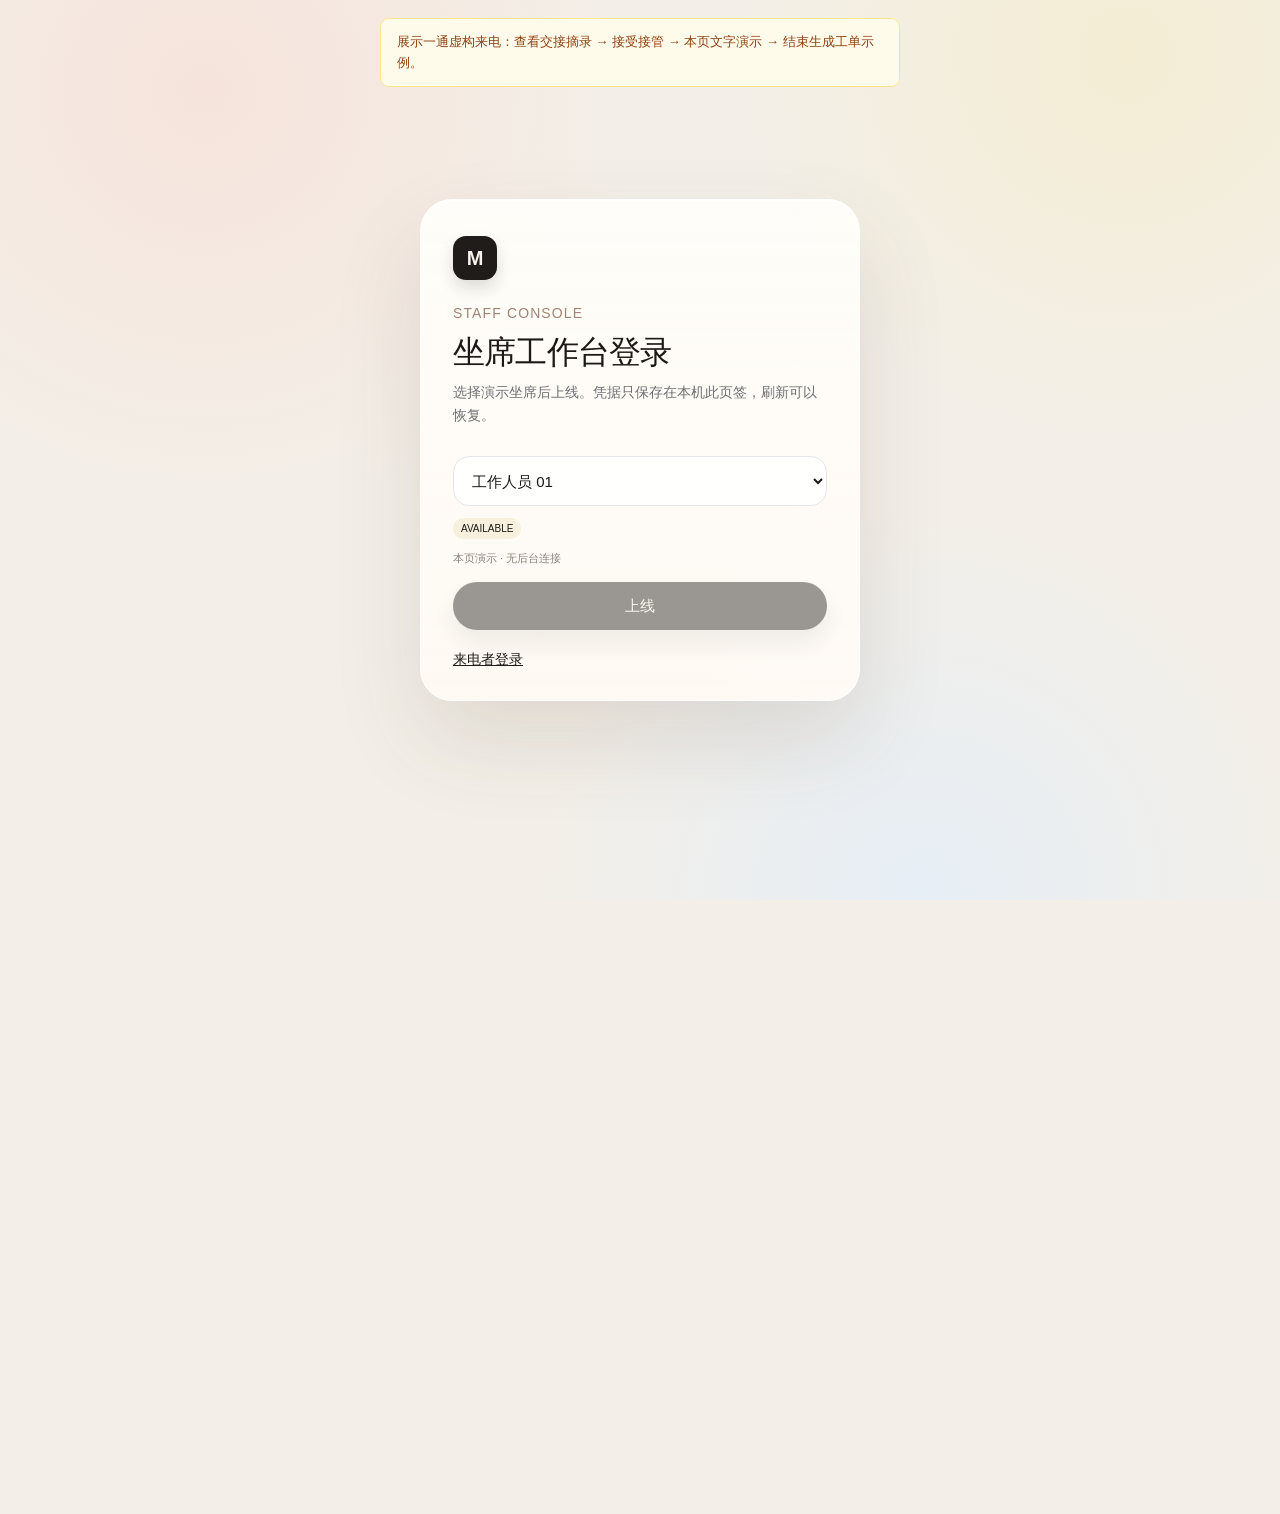
==== commit f9af9ad8: "Publish MindLink frontend preview" ====
--- a/index.html
+++ b/index.html
@@ -3,8 +3,8 @@
 <head>
   <meta charset="utf-8">
   <meta name="viewport" content="width=device-width,initial-scale=1">
-  <meta name="theme-color" content="#f8fafc">
-  <title>工作人员工作台 · MindLink</title>
+  <meta name="theme-color" content="#f3efe8">
+  <title>坐席登录 · MindLink</title>
   <link rel="stylesheet" href="./styles.css">
   <link rel="stylesheet" href="./staff.css">
 
@@ -24,13 +24,25 @@
         <a href="./caller.html" target="_blank" rel="noopener" class="user-link">模拟来电<svg class="icon" aria-hidden="true"><use href="./icons.svg#arrow-up-right"></use></svg></a>
         <a id="staff-development-link" href="#preview-info" target="_blank" rel="noopener" hidden>开发诊断</a>
       </nav>
-      <div class="staff-identity">
-        <div class="identity-picker"><label class="sr-only" for="staff-id">工作人员身份</label><svg class="icon" aria-hidden="true"><use href="./icons.svg#users"></use></svg><select id="staff-id"><option value="staff001">工作人员 01</option><option value="staff002">工作人员 02</option></select></div>
-        <span id="staff-status" class="status-badge">OFFLINE</span>
-        <span id="socket-status" class="connection-label">准备连接</span>
-        <div class="availability-actions"><button id="online" class="button staff-online" type="button">上线</button><button id="offline" class="quiet-button" type="button" disabled>下线</button></div>
+      <div id="staff-identity-dock" class="staff-identity-dock"></div>
+    </header>
+
+    <section id="staff-entry" class="staff-entry" aria-labelledby="staff-entry-title">
+      <div id="staff-entry-card" class="staff-entry-card">
+        <span class="brand-mark" aria-hidden="true">M</span>
+        <p class="eyebrow">Staff Console</p>
+        <h2 id="staff-entry-title">坐席工作台登录</h2>
+        <p>选择演示坐席后上线。凭据只保存在本机此页签，刷新可以恢复。</p>
+        <p id="staff-entry-alert" class="staff-entry-alert" role="alert" hidden></p>
+        <div class="staff-identity" id="staff-identity">
+          <div class="identity-picker"><label class="sr-only" for="staff-id">工作人员身份</label><svg class="icon" aria-hidden="true"><use href="./icons.svg#users"></use></svg><select id="staff-id"><option value="staff001">工作人员 01</option><option value="staff002">工作人员 02</option></select></div>
+          <span id="staff-status" class="status-badge">OFFLINE</span>
+          <span id="socket-status" class="connection-label">准备连接</span>
+          <div class="availability-actions"><button id="online" class="button staff-online" type="button">上线</button><button id="offline" class="quiet-button" type="button" disabled>下线</button></div>
+        </div>
+        <p id="staff-entry-note" class="staff-entry-note"><a href="./caller.html">来电者登录</a></p>
       </div>
-    </header>
+    </section>
 
     <div id="staff-notice" class="staff-notice" role="status" hidden></div>
 
@@ -54,6 +66,8 @@
           <div id="staff-call-header" class="staff-call-header" hidden><span id="staff-call-state" class="call-state">—</span><span id="staff-call-started">来电时间 —</span><span id="staff-call-duration">通话 00:00</span></div>
           <div class="current-actions">
             <button id="accept-session" class="send-button accept-button" type="button" disabled><svg class="icon" aria-hidden="true"><use href="./icons.svg#check"></use></svg>接受接管</button>
+            <p id="accept-hint" class="accept-hint">来电者请求人工后，才能接受接管。</p>
+            <button id="staff-hangup" type="button" hidden>挂断</button>
             <div class="reject-controls"><input id="reject-reason" maxlength="500" placeholder="暂不接受的原因（选填）" aria-label="暂不接受的原因"><button id="reject-session" class="quiet-button" type="button" disabled>暂不接受</button></div>
           </div>
         </div>
@@ -91,6 +105,24 @@
       <aside class="status-panel copilot-panel" aria-label="AI 协作辅助">
         <div class="status-heading"><div><p class="eyebrow">仅工作人员可见</p><h2><svg class="icon" aria-hidden="true"><use href="./icons.svg#activity"></use></svg>AI Copilot</h2></div><span id="copilot-status" class="status-badge">等待来电</span></div>
         <p class="copilot-boundary">帮助整理信息与查找资料，由您作出专业判断。</p>
+        <section class="desk-visual" aria-label="来电分布">
+          <div class="desk-ring-card">
+            <div class="summary-title"><h3>来电分布</h3><span id="desk-ring-caption">上线后显示</span></div>
+            <div class="desk-ring-layout">
+              <div class="desk-ring-wrap">
+                <div id="desk-ring" class="desk-ring" role="img" aria-label="暂无来电"></div>
+                <strong id="desk-ring-value">0</strong>
+              </div>
+              <ul id="desk-legend" class="desk-legend"></ul>
+            </div>
+            <div id="desk-timing" class="desk-timing" aria-label="当前通话阶段时长"><p class="desk-timing-label">完成相关步骤后显示阶段时长</p></div>
+          </div>
+          <div class="desk-kpis">
+            <article class="desk-kpi"><span class="desk-dot tone-ai"></span><span>来电</span><strong id="desk-kpi-total">0</strong></article>
+            <article class="desk-kpi"><span class="desk-dot tone-wait"></span><span>等待人工</span><strong id="desk-kpi-wait">0</strong></article>
+            <article class="desk-kpi"><span class="desk-dot tone-human"></span><span>当前通话</span><strong id="desk-kpi-duration">—</strong></article>
+          </div>
+        </section>
         <section class="summary-block request-summary"><div class="summary-title"><h3>来电者主要诉求</h3></div><p id="main-request">选择来电后查看</p></section>
         <section class="summary-block work-order-block" id="work-order-block" aria-labelledby="work-order-title" hidden><div class="summary-title"><h3 id="work-order-title">通话后自动工单</h3><span id="work-order-status">待工作人员审核</span></div><p id="work-order-note" class="assistance-note">结束服务后自动保存本地工单，供工作人员审核与跟进。</p><div id="work-order-record" class="detail-content"></div></section>
         <section class="summary-block live-summary"><div class="summary-title"><h3>实时对话摘要</h3><span id="copilot-updated">—</span></div><p id="copilot-summary">选择会话后显示摘要与已提供信息。</p><ul id="copilot-summary-evidence" class="summary-evidence-list" aria-label="摘要对应的对话摘录"></ul><p id="copilot-summary-note" class="assistance-note">根据已保存的对话原话整理，由工作人员核实。</p></section>
@@ -112,7 +144,7 @@
         <section class="summary-block suggested-actions"><div class="summary-title"><h3>服务流程建议</h3></div><ul id="next-actions" class="detail-list"></ul></section>
         <details class="information-block" id="staff-package"><summary>完整交接资料</summary><div id="staff-package-content" class="detail-content"></div></details>
         <details class="information-block technical-details"><summary>会话状态</summary><div class="state-list"><div class="state-row"><span>当前意图</span><strong id="staff-intent">—</strong></div><div class="state-row"><span>当前技能</span><strong id="staff-skill">—</strong></div><div class="state-row"><span>接管状态</span><strong id="staff-handoff">—</strong></div></div></details>
-        <details class="information-block staff-trace-block"><summary><span>执行轨迹 <small>Agent Trace</small></span><span id="staff-trace-status" class="trace-status-label">—</span></summary><p id="staff-trace-id" class="trace-label">只记录系统可观察动作</p><ol id="staff-trace-steps" class="trace-steps"></ol></details>
+        <details class="information-block staff-trace-block" open><summary><span>执行轨迹 <small>Agent Trace</small></span><span id="staff-trace-status" class="trace-status-label">—</span></summary><p id="staff-trace-id" class="trace-label">只记录系统可观察动作</p><ol id="staff-trace-steps" class="trace-steps"></ol></details>
         <details class="information-block"><summary>接管与辅助耗时</summary><div id="handoff-metrics" class="detail-content"></div></details>
         <details class="information-block" id="final-record-block" hidden><summary>最终服务记录</summary><div id="final-record" class="detail-content"></div></details>
         <details class="information-block" id="follow-up-block" hidden><summary>后续跟进任务</summary><div id="follow-up-record" class="detail-content"></div></details>
--- a/styles.css
+++ b/styles.css
@@ -33,12 +33,12 @@
 @media(max-width:980px){.workspace{grid-template-columns:165px minmax(0,1fr);width:calc(100% - 32px)}.conversation-panel{height:650px;min-height:560px}.status-panel{grid-column:1 / -1;max-height:none;order:initial;display:block}.history-panel{max-height:650px}.status-heading h2{font-size:17px}.state-row strong{max-width:60%;font-size:11px}.state-list{display:grid;grid-template-columns:1fr 1fr;gap:0 24px}.handoff-buttons{grid-template-columns:repeat(3,1fr)}.trace-steps{display:grid;grid-template-columns:1fr 1fr;gap:15px}.summary-block>p{max-height:none}}
 @media(max-width:640px){.workspace{grid-template-columns:1fr;gap:14px;margin:16px auto;width:calc(100% - 24px)}.history-panel{max-height:220px;padding:13px}.session-list{max-height:145px;overflow:auto}.session-item{padding:8px}.history-note{margin:6px 0 9px}.conversation-panel{height:610px;min-height:500px}.status-panel{grid-column:auto}.state-list{grid-template-columns:1fr}.handoff-buttons{grid-template-columns:1fr}.trace-steps{grid-template-columns:1fr}.conversation-heading h1{font-size:16px}.privacy-note{font-size:9px}.connection-notice,.lifecycle-notice{padding:10px 15px}.composer-footer>span{font-size:9px}.topbar-meta #session-label{max-width:110px}}
 
-/* Product foundation: local fonts, shared surfaces and restrained blue accents. */
-:root{font-family:Inter,-apple-system,BlinkMacSystemFont,"Segoe UI","Microsoft YaHei","PingFang SC",sans-serif;--canvas:#f8fafc;--surface:#fff;--accent:#2563eb;--accent-soft:#eff6ff;--ink:#0f172a;--muted:#64748b;--line:#e2e8f0;--green:var(--accent);--pale:var(--accent-soft);--radius:10px;--shadow:0 4px 24px #0f172a05;color:var(--ink);background:var(--canvas)}
+/* Product foundation: system type, airy canvas, one calm blue. */
+:root{font-family:-apple-system,BlinkMacSystemFont,"Segoe UI","PingFang SC","Microsoft YaHei",sans-serif;--canvas:#f3efe8;--surface:#fffdf9;--accent:#1f1c19;--accent-soft:#f6f0dc;--ink:#1c1916;--muted:#8a847c;--line:#ebe4da;--green:var(--accent);--pale:var(--accent-soft);--radius:18px;--shadow:0 12px 40px rgba(70,48,32,.06);color:var(--ink);background:var(--canvas)}
 body{background:var(--canvas)}button,input,textarea,select{font-family:inherit}button,a,summary{ -webkit-tap-highlight-color:transparent}button,a{transition:background-color .15s,border-color .15s,color .15s,box-shadow .15s}button:disabled{opacity:.45;cursor:default}a{color:var(--accent)}:focus-visible{outline:3px solid #93c5fd;outline-offset:3px}
 .icon{width:18px;height:18px;flex-shrink:0;fill:none;stroke:currentColor;stroke-width:1.7;stroke-linecap:round;stroke-linejoin:round}.skip-link{position:fixed;left:20px;top:-80px;z-index:100;padding:12px 18px;background:white;border:1px solid var(--accent);border-radius:8px}.skip-link:focus{top:12px}
 .topbar{height:76px;padding:0 28px;background:white;border-color:var(--line);gap:24px}.brand-mark{background:var(--accent);font-family:inherit;border-radius:10px;font-size:19px;width:36px;height:36px}.brand strong{font-size:17px;letter-spacing:-.5px}.brand small{font-size:11px;color:var(--muted)}.topbar-meta{margin-left:auto;color:var(--muted);font-size:11px}.topbar-meta #realtime-label{color:#475569}.live-dot{background:#22a080;box-shadow:0 0 0 3px #ecfdf5}.new-session{display:inline-flex;align-items:center;gap:7px;min-height:38px;padding:9px 13px;border-color:var(--line);background:white;color:var(--ink);border-radius:8px;font-size:12px}.new-session:hover{background:var(--accent-soft);border-color:#bfdbfe}
-.workspace{width:min(1680px,calc(100% - 48px));margin:24px auto 18px;grid-template-columns:220px minmax(0,1fr) 310px;gap:0;border:1px solid var(--line);border-radius:14px;background:white;overflow:hidden;box-shadow:var(--shadow);align-items:stretch}
+.workspace{width:min(1680px,calc(100% - 48px));margin:24px auto 18px;grid-template-columns:220px minmax(0,1fr) 310px;gap:0;border:1px solid rgba(0,0,0,.04);border-radius:24px;background:white;overflow:hidden;box-shadow:0 18px 50px rgba(0,0,0,.05);align-items:stretch}
 .history-panel{align-self:stretch;border:0;border-right:1px solid var(--line);border-radius:0;background:#f8fafc;padding:24px 12px;max-height:calc(100dvh - 150px)}.history-heading{padding:0 8px}.history-heading h2{font-size:14px}.history-note{font-size:11px;color:var(--muted);padding:0 8px;margin:12px 0 22px}.quiet-button{font-size:12px;padding:7px 8px;color:var(--muted);border-radius:6px}.quiet-button:hover{background:#eaf2fc;color:var(--accent)}.session-list{gap:4px}.session-item{padding:12px 10px;border-radius:8px;gap:6px}.session-item strong{font-size:12px;color:#334155}.session-item small,.session-time{font-size:10px;color:var(--muted)}.session-item:hover{background:#eef2f6}.session-item.selected{background:#eaf3ff;border-color:transparent;box-shadow:inset 3px 0 #60a5fa}.empty-state{font-size:12px;color:var(--muted);line-height:1.8}
 .conversation-panel{height:calc(100dvh - 150px);min-height:640px;border:0;border-radius:0;box-shadow:none;min-width:0}.conversation-heading{padding:25px 30px 22px;border-bottom:1px solid var(--line);gap:9px}.eyebrow{color:var(--muted);letter-spacing:.5px;font-size:11px}.conversation-heading h1{font-size:21px;line-height:1.5;font-weight:600;letter-spacing:-.5px}.privacy-note{font-size:11px;color:var(--muted)}.conversation-log{padding:30px;gap:28px;overscroll-behavior:auto;scrollbar-gutter:stable}.message{max-width:94%;gap:12px}.avatar{width:32px;height:32px;flex-basis:32px;border-radius:10px;font-family:inherit;font-size:12px;background:var(--accent-soft);color:var(--accent)}.speaker{font-size:12px;color:#475569;margin:2px 0 8px}.speaker time{font-size:10px;color:var(--muted)}.message-body p{font-size:14px;line-height:1.85;color:#334155;overflow-wrap:anywhere}.user-message .avatar{background:#e2e8f0;color:#475569}.user-message .message-body p{padding:12px 16px;border-radius:12px 3px 12px 12px;background:#eff6ff}.system-message .message-body p{font-size:12px;color:var(--muted)}
 .composer{margin:12px 24px 24px;background:#fff;border:1px solid #cbd5e1;border-radius:12px;box-shadow:0 3px 12px #0f172a04}.composer:focus-within{border-color:#60a5fa;box-shadow:0 0 0 3px #eff6ff}.composer textarea{font-size:14px;line-height:1.7;padding:15px 16px;min-height:72px}.composer textarea::placeholder{color:#94a3b8}.composer-footer{font-size:10px;color:var(--muted);gap:12px;padding:6px 12px 12px 16px}.send-button{min-height:36px;display:inline-flex;align-items:center;justify-content:center;gap:10px;padding:9px 14px;border-radius:8px;font-size:12px;background:var(--accent)}.send-button:hover:enabled{background:#1d4ed8}.send-button .icon{width:16px;height:16px}
@@ -53,3 +53,8 @@
 @media(max-width:640px){.history-panel{overflow:hidden}.session-list{scrollbar-width:thin;max-height:90px}.session-item{gap:4px;padding:9px 10px}.history-note{margin:5px 0 8px}}
 @media(max-width:640px){.workspace{grid-template-columns:minmax(0,1fr)}.topbar{flex-wrap:wrap}.composer-footer{align-items:flex-end}.composer-footer .send-button{flex-shrink:0}.conversation-heading h1{overflow-wrap:anywhere}}
 @media(prefers-reduced-motion:reduce){*,*::before,*::after{animation:none!important;transition:none!important;scroll-behavior:auto!important}}
+body{background:radial-gradient(circle at 8% -10%,#f6e4dc 0,transparent 34%),radial-gradient(circle at 100% 0%,#f4edd4 0,transparent 26%),var(--canvas)}
+.brand-mark{background:#1f1c19;color:#f7f3ec}
+.status-badge{background:#f6f0dc;color:#1f1c19}
+.send-button,.voice-buttons #voice-start,.voice-review #voice-review-send{background:#1f1c19;border-color:#1f1c19;color:#f7f3ec}
+.send-button:hover:enabled,.voice-buttons #voice-start:hover:enabled{background:#000}
--- a/staff.css
+++ b/staff.css
@@ -1,218 +1,636 @@
-/* Staff workspace: shared tokens and controls live in styles.css. */
-.staff-page{background:var(--canvas,#f8fafc)}
-.staff-shell{min-height:100vh;max-width:none;display:flex;flex-direction:column}
-.staff-shell .topbar{height:auto;min-height:76px;gap:28px;padding:16px 28px;flex-wrap:wrap;background:var(--surface,#fff);border-bottom:1px solid var(--line,#e2e8f0)}
-.staff-shell .brand{flex-shrink:0}
-.staff-navigation{display:flex;gap:24px;align-self:stretch;align-items:center;margin-right:auto}
-.staff-navigation a{display:inline-flex;align-items:center;gap:8px;text-decoration:none;font-size:13px;font-weight:500;color:var(--muted,#64748b);white-space:nowrap}
-.staff-navigation a[aria-current=page]{color:var(--accent,#2563eb)}
-.staff-navigation a:hover{color:var(--ink,#0f172a)}
-.staff-navigation a[hidden]{display:none}
-.staff-identity{display:flex;align-items:center;gap:10px;min-width:0;color:var(--muted,#64748b);font-size:12px;flex-wrap:wrap}
-.identity-picker{display:flex;align-items:center;gap:6px;padding-right:10px;border-right:1px solid var(--line,#e2e8f0)}
-.identity-picker>.icon{width:17px;height:17px;color:var(--muted,#64748b)}
-.staff-identity select{font:inherit;color:var(--ink,#0f172a);font-weight:500;padding:7px 24px 7px 3px;border:0;background:transparent;max-width:145px;min-height:34px;cursor:pointer}
-.staff-identity select:disabled{cursor:default;color:var(--muted,#64748b)}
-.availability-actions{display:flex;align-items:center;gap:4px;margin-left:3px}
-.staff-online{font-size:12px;min-height:34px;padding:7px 13px;border:1px solid var(--line,#e2e8f0);border-radius:8px;color:var(--ink,#0f172a);background:white}
-.staff-online:hover:not(:disabled){background:var(--accent-soft,#eff6ff);border-color:#bfdbfe}
-.staff-shell #socket-status{font-size:11px;color:var(--muted,#64748b)}
-.staff-notice{margin:14px 24px 0;padding:12px 16px;font-size:13px;line-height:1.65;color:#92400e;background:#fffbeb;border:1px solid #fde68a;border-radius:9px}
-.staff-notice[hidden]{display:none}
-.staff-workspace{display:grid;grid-template-columns:246px minmax(340px,1fr) 330px;gap:0;width:min(1680px,calc(100% - 48px));margin:22px auto 16px;flex:1;align-items:stretch;border:1px solid var(--line,#e2e8f0);border-radius:14px;background:var(--surface,#fff);overflow:hidden;box-shadow:0 3px 16px #0f172a04}
-.queue-panel{display:flex;flex-direction:column;min-width:0;padding:23px 0 16px;background:#f8fafc;border:0;border-right:1px solid var(--line,#e2e8f0);border-radius:0;align-self:stretch;max-height:calc(100dvh - 142px);overflow:auto}
-.queue-heading{display:flex;align-items:center;justify-content:space-between;gap:8px;padding:0 18px}
-.queue-heading .eyebrow{margin:0 0 5px;font-size:10px;color:var(--muted,#64748b);letter-spacing:1px}
-.queue-heading h2{margin:0;font-size:16px;font-weight:600;letter-spacing:-.3px}
-.queue-refresh{display:inline-flex;align-items:center;gap:4px;padding:7px;font-size:11px}
-.queue-refresh .icon{width:14px;height:14px}
-.queue-panel .history-note{padding:0 18px;margin:12px 0 22px;font-size:11px;line-height:1.7;color:var(--muted,#64748b)}
-.queue-list{display:flex;flex-direction:column;gap:0;flex:1;font-size:12px;line-height:1.7;color:var(--muted,#64748b);overflow-wrap:anywhere}
-.queue-list:empty{padding:24px 18px}
-.queue-list:not(:has(.queue-item)){padding:30px 20px;text-align:center;background:linear-gradient(180deg,#eff6ff75,transparent);border-top:1px solid #e2e8f080}
-.queue-panel .empty-state{padding:0;margin:4px 0;font-size:12px;line-height:1.7}
-.queue-item{position:relative;background:transparent;border:0;border-top:1px solid #e2e8f0c0;padding:18px 18px 17px;border-radius:0;line-height:1.7;transition:background 140ms ease}
-.queue-item:hover{background:#f0f7ff}
-.queue-item.selected{background:#eff6ff;box-shadow:inset 3px 0 var(--accent,#2563eb)}
-.queue-item-header{display:flex;align-items:center;justify-content:space-between;gap:6px}
-.priority{display:inline-flex;align-items:center;font-size:9px;font-weight:600;letter-spacing:.4px;padding:2px 6px;border-radius:4px;background:#eef2f6;color:#64748b}
-.priority.medium{background:#e0f2fe;color:#0369a1}
-.priority.high{background:#fff7ed;color:#c2410c}
-.priority.urgent{background:#fff1f2;color:#be123c}
-.queue-wait{font-size:10px;color:var(--muted,#64748b);font-variant-numeric:tabular-nums}
-.queue-item h3{font-size:13px;font-weight:600;line-height:1.65;margin:12px 0 7px;color:var(--ink,#0f172a);overflow-wrap:anywhere}
-.queue-item p{margin:5px 0;font-size:11px;color:var(--muted,#64748b);overflow-wrap:anywhere}
-.queue-id{display:block;color:#64748b;font-size:10px;font-variant-numeric:tabular-nums;margin-top:9px}
-.queue-item-actions{display:flex;align-items:center;gap:7px;margin-top:11px}
-.queue-item-actions button{font:inherit;font-size:11px;padding:6px 9px;border:1px solid #dbe7f5;background:white;border-radius:6px;color:var(--accent,#2563eb);cursor:pointer;transition:border-color 140ms ease,background 140ms ease;min-height:31px}
-.queue-item-actions button:hover:not(:disabled){border-color:#93c5fd;background:#f8fbff}
-.queue-item-actions button:disabled{opacity:.5;cursor:default}
-.queue-footnote{display:flex;gap:8px;padding:16px 18px 0;border-top:1px solid var(--line,#e2e8f0);margin-top:18px;color:var(--muted,#64748b)}
-.queue-footnote>.icon{width:16px;height:16px;flex-shrink:0;margin-top:2px}
-.queue-footnote p{margin:0;font-size:10px;line-height:1.8}
-.staff-conversation{height:calc(100dvh - 142px);min-height:600px;border:0;border-radius:0;box-shadow:none;min-width:0;display:flex;flex-direction:column;background:white;overflow:hidden}
-.staff-conversation .conversation-heading{display:flex;flex-direction:column;align-items:stretch;padding:22px 26px 18px;border-bottom:1px solid var(--line,#e2e8f0);gap:18px;flex-shrink:0;background:white}
-.staff-session-heading{display:flex;align-items:flex-start;justify-content:space-between;gap:12px}
-.staff-session-heading .eyebrow{font-size:10px;letter-spacing:.6px;margin:0 0 7px;color:var(--muted,#64748b)}
-.staff-conversation h1{font-size:17px;line-height:1.55;font-weight:600;letter-spacing:-.35px;margin:0;overflow-wrap:anywhere}
-.staff-conversation #current-session{font-size:10px;font-family:ui-monospace,SFMono-Regular,Consolas,monospace;white-space:nowrap;color:var(--muted,#64748b);padding-top:4px}
-.staff-call-header{display:flex;align-items:center;flex-wrap:wrap;gap:9px 14px;color:var(--muted,#64748b);font-size:11px;font-variant-numeric:tabular-nums}
-.staff-call-header[hidden]{display:none}
-.staff-call-header .call-state{color:#1d4ed8;background:#eff6ff;border:1px solid #dbeafe;padding:4px 7px;border-radius:5px;font-weight:500}
-.queue-item .queue-call-status{color:#334155;font-weight:500}
-.queue-item-actions .queue-accept{color:white;background:#2563eb;border-color:#2563eb}
-.queue-item-actions .queue-accept:hover:not(:disabled){color:#1d4ed8;background:#eff6ff}
-.current-actions{display:flex;align-items:center;flex-wrap:wrap;gap:10px;width:100%}
-.staff-conversation .current-actions .send-button{display:inline-flex;align-items:center;gap:6px;font-size:12px;min-height:35px;padding:8px 12px;border-radius:7px;white-space:nowrap}
-.staff-conversation .current-actions .send-button .icon{width:14px;height:14px}
-.reject-controls{display:flex;flex:1;align-items:center;gap:6px;min-width:160px}
-.current-actions input{flex:1;min-width:80px;width:0;font:inherit;font-size:11px;min-height:35px;padding:8px 10px;border:1px solid var(--line,#e2e8f0);border-radius:7px;background:#f8fafc;color:var(--ink,#0f172a)}
-.current-actions input::placeholder{color:#64748b}
-.current-actions .quiet-button{font-size:11px;padding:8px 9px;min-height:35px;white-space:nowrap}
-.staff-conversation .conversation-log{flex:1;min-height:140px;overflow-y:auto;padding:24px 26px;gap:24px;scrollbar-width:thin;scrollbar-color:#cbd5e1 transparent}
-.staff-conversation .conversation-log:empty{display:flex;justify-content:center;align-items:center;text-align:center;flex-direction:column;gap:12px;background:radial-gradient(ellipse at 50% 42%,#f0f9ff66,transparent 68%)}
-.staff-conversation .conversation-log:empty::before{content:'从一份清晰的交接开始';font-size:18px;line-height:1.5;font-weight:500;color:#334155;letter-spacing:-.3px}
-.staff-conversation .conversation-log:empty::after{content:'选择左侧来电查看实时记录；有人工请求时，可了解诉求后接受接管。';font-size:12px;line-height:1.9;color:var(--muted,#64748b);max-width:280px}
-.staff-conversation .message{max-width:94%;gap:10px}
-.staff-conversation .message .avatar{width:28px;height:28px;flex-shrink:0;font-size:11px;border-radius:8px;background:#f1f5f9;border:1px solid var(--line,#e2e8f0);color:#64748b}
-.staff-conversation .message-body{min-width:0}
-.staff-conversation .message .speaker{display:flex;flex-wrap:wrap;align-items:center;gap:7px;font-size:10px;color:var(--muted,#64748b);margin-bottom:7px}
-.staff-conversation .message .speaker time{font-size:9px;font-weight:400}
-.staff-conversation .message-body p{padding:12px 15px;line-height:1.8;font-size:13px;border-radius:0 10px 10px 10px;margin:0;border:0;overflow-wrap:anywhere;background:#f1f5f9;color:var(--ink,#0f172a)}
-.staff-conversation .staff-message{align-self:flex-end;flex-direction:row-reverse}
-.staff-conversation .staff-message .speaker{justify-content:flex-end}
-.staff-conversation .staff-message .avatar{background:#eff6ff;color:#2563eb;border-color:#dbeafe}
-.staff-conversation .staff-message .message-body p{background:#eff6ff;border-radius:10px 0 10px 10px}
-.staff-conversation .user-message{align-self:flex-start;flex-direction:row}
-.staff-conversation .user-message .message-body p{background:#f1f5f9}
-.staff-conversation .assistant-message .message-body p{background:transparent;padding:0 0 8px;border-radius:0}
-.staff-conversation .assistant-message .avatar{background:white;color:#2563eb}
-.staff-conversation .system-message{align-self:center;max-width:95%;margin:2px 0}
-.staff-conversation .system-message .avatar,.staff-conversation .system-message .speaker{display:none}
-.staff-conversation .system-message .message-body p{font-size:11px;line-height:1.7;text-align:center;background:transparent;padding:5px 8px;color:var(--muted,#64748b)}
-.staff-conversation .composer{flex-shrink:0;margin:0 22px 20px;border:1px solid var(--line,#e2e8f0);border-radius:12px;padding:13px 14px 11px;background:white;box-shadow:0 2px 10px #0f172a03}
-.staff-conversation .composer:focus-within{border-color:#93c5fd;box-shadow:0 0 0 3px #eff6ff}
-.staff-conversation .composer textarea{min-height:53px;max-height:140px;border:0;padding:2px 3px;font-size:13px;line-height:1.7;color:var(--ink,#0f172a);background:transparent;resize:vertical;width:100%;outline:0}
-.staff-conversation .composer textarea:disabled{background:transparent;color:var(--muted,#64748b)}
-.staff-conversation .composer-footer{padding-top:9px;align-items:center;gap:10px}
-.staff-conversation .composer-footer>span{max-width:75%;font-size:10px;line-height:1.7;color:var(--muted,#64748b)}
-.staff-conversation .composer-footer .send-button{display:inline-flex;align-items:center;gap:7px;min-height:34px;padding:8px 12px;font-size:12px;border-radius:7px;flex-shrink:0}
-.staff-conversation .composer-footer .send-button .icon{height:14px;width:14px}
-.end-service-block{flex-shrink:0;margin:0 22px 18px;border-top:1px solid var(--line,#e2e8f0);padding-top:13px;font-size:12px;color:var(--muted,#64748b)}
-.end-service-block[hidden],#follow-up-fields[hidden],#final-record-block[hidden],#follow-up-block[hidden]{display:none}
-.end-service-block>summary{display:flex;justify-content:space-between;align-items:center;gap:12px;cursor:pointer;list-style:none;font-size:12px;min-height:26px;color:#475569}
-.end-service-block>summary::-webkit-details-marker{display:none}
-.end-service-block>summary>span{display:flex;align-items:center;gap:7px}
-.end-service-block>summary .icon{width:15px;height:15px}
-.end-service-block[open] .disclosure-icon{transform:rotate(180deg)}
-.end-service-block form{padding-top:16px;display:grid;gap:9px}
-.end-service-block label{font-size:11px;color:#475569}
-.end-service-block textarea,.end-service-block input:not([type=checkbox]){font:inherit;display:block;width:100%;min-height:35px;border:1px solid var(--line,#e2e8f0);border-radius:7px;padding:9px 10px;color:var(--ink,#0f172a);background:#f8fafc}
-.end-service-block textarea{resize:vertical;max-height:100px;line-height:1.7}
-.end-service-block .checkbox-label{display:flex;align-items:center;gap:8px;padding:3px 0}
-.end-service-block .checkbox-label input{margin:0;accent-color:#2563eb;width:14px;height:14px}
-#follow-up-fields label{display:block;margin:10px 0 6px}
-.end-service-block .handoff-action{padding:10px 12px;border:1px solid var(--line,#e2e8f0);border-radius:7px;background:white;font:inherit;font-weight:500;font-size:12px;color:#334155;cursor:pointer;min-height:37px}
-.end-service-block .handoff-action:hover:not(:disabled){background:#f8fafc;border-color:#cbd5e1}
-.end-service-block[open]{max-height:360px;overflow-y:auto;scrollbar-width:thin}
-.staff-shell .copilot-panel{background:white;border:0;border-left:1px solid var(--line,#e2e8f0);border-radius:0;box-shadow:none;padding:23px 20px 18px;max-height:calc(100dvh - 142px);min-width:0;overflow-y:auto;scrollbar-width:thin;scrollbar-color:#cbd5e1 transparent}
-.copilot-panel .status-heading{display:flex;align-items:center;justify-content:space-between;gap:7px;margin:0 0 13px;padding:0;border:0}
-.copilot-panel .status-heading .eyebrow{font-size:9px;color:var(--muted,#64748b);letter-spacing:.6px;margin:0 0 7px}
-.copilot-panel .status-heading h2{display:flex;align-items:center;gap:7px;font-size:15px;margin:0;font-weight:600;color:var(--ink,#0f172a)}
-.copilot-panel .status-heading h2>.icon{width:16px;height:16px;color:var(--accent,#2563eb)}
-.copilot-panel .status-badge{font-size:9px;padding:4px 6px;white-space:nowrap}
-.copilot-boundary{font-size:11px;line-height:1.8;color:var(--muted,#64748b);margin:0 0 18px}
-.copilot-panel .summary-block{margin:0;padding:18px 0;border-top:1px solid var(--line,#e2e8f0);border-radius:0;background:transparent}
-.copilot-panel .summary-title{display:flex;align-items:center;justify-content:space-between;gap:8px;margin-bottom:10px}
-.copilot-panel .summary-title h3{margin:0;font-size:12px;font-weight:600;color:#334155;line-height:1.6}
-.copilot-panel .summary-title>span{font-size:9px;color:var(--muted,#64748b);white-space:nowrap}
-.copilot-panel .summary-block>p{font-size:12px;line-height:1.85;margin:0;color:#475569;white-space:pre-wrap;overflow-wrap:anywhere}
-.copilot-panel .request-summary{border:0;background:#f0f7ff;padding:14px;border-radius:8px;margin-bottom:6px}
-.copilot-panel .request-summary p{color:#1e40af;font-size:13px;font-weight:500}
-.copilot-panel .information-block{padding:15px 0;margin:0;border-top:1px solid var(--line,#e2e8f0);border-bottom:0;background:transparent;border-radius:0;font-size:12px}
-.copilot-panel .information-block summary{font-size:12px;color:#475569;font-weight:500;line-height:1.6;cursor:pointer;min-height:20px;overflow-wrap:anywhere}
-.copilot-panel .information-block .detail-content{margin-top:11px;color:var(--muted,#64748b);font-size:11px;line-height:1.85;overflow-wrap:anywhere}
-.copilot-panel .detail-content p{margin:8px 0}
-.copilot-panel .detail-content strong{font-weight:500;color:#475569}
-.copilot-panel .state-list{margin:13px 0 0;display:flex;flex-direction:column;gap:12px;padding:0;border:0}
-.copilot-panel .state-row{display:flex;justify-content:space-between;align-items:flex-start;gap:10px;font-size:11px;border:0;padding:0}
-.copilot-panel .state-row>span{flex-shrink:0;color:var(--muted,#64748b)}
-.copilot-panel .state-row strong{text-align:right;overflow-wrap:anywhere;font-size:10px;font-weight:500;color:#475569;font-family:ui-monospace,SFMono-Regular,Consolas,monospace;min-width:0}
-.staff-knowledge{padding:18px 0;border-top:1px solid var(--line,#e2e8f0);margin:0}
-.copilot-panel .detail-list{list-style:none;padding:0;margin:0;display:flex;flex-direction:column;gap:10px;font-size:11px;color:var(--muted,#64748b);line-height:1.85;overflow-wrap:anywhere}
-.copilot-panel .staff-knowledge .detail-list li{padding-left:10px;border-left:2px solid #bfdbfe}
-.copilot-panel .detail-list strong{font-size:11px;color:#475569;font-weight:500;display:block}
-.copilot-panel .detail-list p{margin:5px 0 0}
-.copilot-panel .suggested-actions .detail-list li{position:relative;padding-left:14px}
-.copilot-panel .suggested-actions .detail-list li::before{content:'';position:absolute;left:0;top:9px;width:4px;height:4px;border-radius:50%;background:#94a3b8}
-.staff-trace-block summary>span:first-child{display:inline-flex;gap:6px;align-items:center}
-.staff-trace-block summary small{font-size:9px;font-weight:400;color:var(--muted,#64748b)}
-.staff-trace-block .trace-status-label{font-size:9px;margin-left:7px;color:var(--muted,#64748b);font-weight:400}
-.copilot-panel .trace-label{font-size:9px;color:var(--muted,#64748b);margin:12px 0 16px;line-height:1.8;overflow-wrap:anywhere}
-.copilot-panel .trace-steps{display:flex;flex-direction:column;gap:13px}
-.copilot-panel .trace-step{gap:9px}
-.copilot-panel .trace-step strong{font-size:11px;color:#475569}
-.copilot-panel .trace-step p{font-size:11px;line-height:1.8}
-.copilot-panel .trace-step small{font-size:9px;line-height:1.8}
-.copilot-panel .panel-footnote{font-size:10px;line-height:1.85;color:var(--muted,#64748b);padding-top:18px;margin:6px 0 0;border-top:1px solid var(--line,#e2e8f0)}
-.staff-shell>.footer{width:min(1680px,calc(100% - 48px));margin:0 auto;padding:0 0 15px;border:0;font-size:10px;color:var(--muted,#64748b)}
-.staff-page :is(button,input,textarea,select,summary,a):focus-visible{outline:2px solid #60a5fa;outline-offset:3px}
-
-@media(min-width:1800px){.staff-workspace{grid-template-columns:270px minmax(340px,1fr) 360px}}
-@media(max-width:1280px){.staff-shell .topbar{gap:18px;padding:14px 20px}.staff-navigation{gap:17px}.staff-navigation .user-link{font-size:12px}.staff-workspace{width:calc(100% - 32px);grid-template-columns:210px minmax(320px,1fr) 300px}.staff-shell>.footer{width:calc(100% - 32px)}.staff-conversation .conversation-heading{padding:20px}.staff-conversation .conversation-log{padding:22px 20px}.staff-session-heading{flex-direction:column;gap:6px}.staff-shell .copilot-panel{padding:22px 17px}.queue-heading{padding:0 15px}.queue-panel .history-note{padding:0 15px}.queue-item{padding:16px 15px}}
-@media(max-width:1080px){.staff-navigation{margin-left:auto;margin-right:0}.staff-identity{width:100%;justify-content:flex-end;padding-top:5px;border-top:1px solid #f1f5f9}.staff-workspace{grid-template-columns:220px minmax(0,1fr);margin-top:16px}.staff-conversation,.queue-panel{height:700px;max-height:700px;min-height:600px}.staff-shell .copilot-panel{grid-column:1 / -1;border-left:0;border-top:1px solid var(--line,#e2e8f0);max-height:none;padding:24px;display:grid;grid-template-columns:1fr 1fr;gap:0 32px}.copilot-panel .status-heading,.copilot-boundary,.copilot-panel .request-summary,.copilot-panel .panel-footnote{grid-column:1 / -1}.copilot-panel .request-summary{margin-bottom:18px}.staff-shell>.footer{gap:12px;flex-wrap:wrap}.staff-session-heading{flex-direction:row}}
-@media(max-width:700px){.staff-shell .topbar{padding:14px 16px;gap:14px}.staff-navigation{gap:12px}.staff-navigation a{font-size:11px}.staff-navigation a .icon{width:14px;height:14px}.staff-identity{gap:8px;justify-content:flex-start}.availability-actions{margin-left:auto}.staff-workspace{display:flex;flex-direction:column;width:calc(100% - 24px);margin:14px auto;border-radius:11px}.queue-panel{height:auto;min-height:0;max-height:340px;padding:16px 0 0;border-right:0;border-bottom:1px solid var(--line,#e2e8f0)}.queue-heading{padding:0 16px}.queue-heading .eyebrow{display:none}.queue-heading h2{font-size:14px}.queue-panel .history-note{margin:7px 0 12px;padding:0 16px}.queue-list{max-height:240px;overflow-y:auto;min-height:54px;flex-shrink:0}.queue-list:not(:has(.queue-item)){padding:16px}.queue-item{padding:14px 16px}.queue-footnote{display:none}.staff-conversation{height:720px;min-height:530px;max-height:none;border-radius:0}.staff-conversation .conversation-heading{padding:18px 16px 16px;gap:14px}.staff-conversation h1{font-size:15px}.staff-session-heading{flex-direction:column;gap:6px}.current-actions{gap:8px}.reject-controls{min-width:0;flex-basis:100%}.current-actions input{font-size:12px}.staff-conversation .conversation-log{padding:22px 16px}.staff-conversation .conversation-log:empty::before{font-size:17px}.staff-conversation .message{max-width:96%;gap:8px}.staff-conversation .message-body p{font-size:13px;padding:10px 12px}.staff-conversation .composer{margin:0 14px 16px;padding:12px}.staff-conversation .composer-footer>span{font-size:10px;max-width:72%}.staff-shell .copilot-panel{display:block;padding:23px 18px;max-height:none}.copilot-panel .request-summary{margin-bottom:6px}.staff-notice{margin:10px 12px 0}.end-service-block{margin:0 14px 16px}.staff-shell>.footer{width:calc(100% - 28px);font-size:9px;line-height:1.7}.staff-shell>.footer span:last-child{display:none}}
-@media(prefers-reduced-motion:reduce){.staff-page *{animation:none!important;transition:none!important;scroll-behavior:auto!important}}
-.knowledge-search-form{display:flex;gap:7px;margin-top:12px;min-width:0}
-.knowledge-search-form input{min-width:0;width:100%;padding:8px;border:1px solid var(--line,#e2e8f0);border-radius:6px;font:inherit;color:var(--ink,#0f172a)}
-.knowledge-search-form button{flex-shrink:0}
-.knowledge-provenance{display:block;font-size:10px;line-height:1.7;color:var(--muted,#64748b);margin:6px 0}
-.knowledge-review-note{color:#855c24!important;font-size:10px!important}
-.staff-knowledge-library a{font-size:11px;overflow-wrap:anywhere}
-.staff-voice-controls{display:flex;align-items:center;flex-wrap:wrap;gap:7px;margin:7px 0 0;padding-top:10px;border-top:1px solid #f1f5f9}
-.staff-voice-controls button{display:inline-flex;align-items:center;gap:5px;min-height:32px;padding:6px 8px;font-size:11px}
-.staff-voice-controls .icon{width:14px;height:14px}
-.staff-voice-controls button:disabled{opacity:.5;cursor:default}
-.staff-voice-controls [role=status]{font-size:10px;line-height:1.7;color:var(--muted,#64748b);flex:1;min-width:130px}
-.staff-voice-disclosure{margin:9px 0 0;font-size:9px;line-height:1.7;color:var(--muted,#64748b)}
-.staff-voice-partial{font-size:12px;color:#475569;line-height:1.8;margin:10px 0 0;padding:10px;background:#f8fafc;border-radius:6px;overflow-wrap:anywhere}
-.staff-voice-review{margin:10px 0 0;padding:11px;background:#eff6ff;border:1px solid #bfdbfe;border-radius:8px}
-.staff-voice-review label{display:block;font-size:11px;line-height:1.7;color:#1e40af;margin-bottom:7px;overflow-wrap:anywhere}
-.staff-conversation .composer .staff-voice-review textarea{border:1px solid #bfdbfe;background:white;border-radius:6px;padding:8px;font-size:12px;line-height:1.8;max-height:150px}
-.staff-voice-review button{font-size:11px;min-height:32px;margin-top:5px;color:#1d4ed8}
-.staff-voice-review[hidden],.staff-voice-partial[hidden],.work-order-block[hidden],.summary-evidence-list[hidden]{display:none}
-.copilot-panel .assistance-note{font-size:10px!important;line-height:1.8!important;color:var(--muted,#64748b)!important;margin:7px 0 0!important}
-.summary-evidence-list{list-style:none;display:flex;flex-direction:column;gap:10px;padding:0;margin:12px 0 0;max-height:260px;overflow-y:auto;scrollbar-width:thin}
-.summary-evidence-list li{padding:0 0 0 9px;border-left:2px solid #dbeafe;overflow-wrap:anywhere}
-.summary-evidence-meta{display:block;font-size:9px;color:var(--muted,#64748b);line-height:1.8;font-variant-numeric:tabular-nums}
-.summary-evidence-list p{font-size:11px;color:#475569;line-height:1.8;margin:3px 0 0;white-space:pre-wrap}
-.live-summary #copilot-summary{max-height:200px;overflow-y:auto;scrollbar-width:thin}
-.risk-prompt-block #staff-risk-prompts{max-height:380px;overflow-y:auto;scrollbar-width:thin;margin-top:11px}
-.copilot-panel .risk-prompt-block .risk-prompt{padding:11px;border:1px solid #fde68a;background:#fffbeb;border-radius:7px}
-.copilot-panel .risk-prompt strong{color:#92400e;font-weight:600}
-.copilot-panel .risk-prompt .risk-evidence{color:#78350f;white-space:pre-wrap}
-.copilot-panel .risk-prompt .summary-evidence-meta{margin-top:7px;color:#78716c}
-.staff-knowledge-library{padding:18px 0;border-top:1px solid var(--line,#e2e8f0);min-width:0}
-.staff-knowledge-library .detail-content{font-size:10px;line-height:1.8;color:var(--muted,#64748b);overflow-wrap:anywhere}
-.staff-knowledge-library .knowledge-search-form{margin-top:11px}
-.staff-knowledge-library .knowledge-search-form input{font-size:11px;background:#f8fafc;min-height:35px}
-.staff-knowledge-library .knowledge-search-form button{font-size:11px;min-height:35px;padding:7px 10px;border:1px solid #bfdbfe;color:#1d4ed8;background:#eff6ff;border-radius:6px}
-.staff-knowledge-library .detail-list{margin-top:10px}
-.work-order-block{padding:16px!important;background:#f0fdf4!important;border:1px solid #dcfce7!important;border-radius:8px!important;margin-top:15px!important}
-.work-order-block .summary-title h3{color:#166534}
-.work-order-block .summary-title>span{color:#166534;font-size:9px}
-.work-order-block .detail-content{font-size:11px;line-height:1.8;color:#475569;overflow-wrap:anywhere}
-.work-order-block .detail-content p{margin:9px 0 0;white-space:pre-wrap}
-.work-order-block #work-order-record{max-height:440px;overflow-y:auto;scrollbar-width:thin}
-.staff-conversation .composer{max-height:58%;overflow-y:auto;scrollbar-width:thin}
-.staff-work-order-history{flex-shrink:0;margin:15px 0 0;padding:16px 18px;border-top:1px solid var(--line,#e2e8f0);font-size:11px;color:#475569;min-width:0}
-.staff-work-order-history summary{cursor:pointer;font-weight:600;min-height:22px;line-height:1.8}
-.work-order-history-heading{display:flex;align-items:center;justify-content:space-between;gap:7px;margin-top:8px;font-size:10px;color:var(--muted,#64748b)}
-.work-order-history-heading button{font-size:10px;padding:5px 7px;min-height:30px}
-#work-order-history-status{font-size:10px;color:var(--muted,#64748b);line-height:1.8;margin:8px 0}
-.work-order-history-item{padding:12px 0;border-top:1px solid #e2e8f0;display:flex;align-items:flex-start;flex-direction:column;gap:5px;min-width:0;overflow-wrap:anywhere}
-.work-order-history-item strong{font-size:11px;line-height:1.8;font-weight:500;color:#334155}
-.work-order-history-item small{font-size:9px;color:var(--muted,#64748b);line-height:1.8}
-.work-order-history-item button{font-size:10px;min-height:30px;padding:5px 7px;color:#1d4ed8}
-@media(max-width:1080px){.copilot-panel .live-summary,.copilot-panel .risk-prompt-block,.copilot-panel .staff-knowledge-library,.copilot-panel .work-order-block{grid-column:1 / -1}.copilot-panel .staff-knowledge-library{display:block}.staff-work-order-history{padding-right:16px;padding-left:16px}}
-@media(max-width:700px){.staff-voice-controls{gap:6px}.staff-voice-controls [role=status]{flex-basis:100%}.staff-voice-disclosure{font-size:9px}.staff-work-order-history{margin-top:0;padding:12px 16px}.work-order-block{padding:13px!important}.staff-conversation .composer-footer>span{max-width:none;flex:1}}
+/* Staff workspace: shared tokens and controls live in styles.css. */
+.staff-page{background:#f5f5f7;color:#1d1d1f}
+.staff-shell{min-height:100vh;max-width:none;display:flex;flex-direction:column}
+.staff-shell .topbar{height:auto;min-height:76px;gap:28px;padding:16px 28px;flex-wrap:wrap;background:var(--surface,#fff);border-bottom:1px solid var(--line,#e2e8f0)}
+.staff-shell .brand{flex-shrink:0}
+.staff-navigation{display:flex;gap:24px;align-self:stretch;align-items:center;margin-right:auto}
+.staff-navigation a{display:inline-flex;align-items:center;gap:8px;text-decoration:none;font-size:13px;font-weight:500;color:var(--muted,#64748b);white-space:nowrap}
+.staff-navigation a[aria-current=page]{color:var(--accent,#2563eb)}
+.staff-navigation a:hover{color:var(--ink,#0f172a)}
+.staff-navigation a[hidden]{display:none}
+.staff-identity{display:flex;align-items:center;gap:10px;min-width:0;color:var(--muted,#64748b);font-size:12px;flex-wrap:wrap}
+.identity-picker{display:flex;align-items:center;gap:6px;padding-right:10px;border-right:1px solid var(--line,#e2e8f0)}
+.identity-picker>.icon{width:17px;height:17px;color:var(--muted,#64748b)}
+.staff-identity select{font:inherit;color:var(--ink,#0f172a);font-weight:500;padding:7px 24px 7px 3px;border:0;background:transparent;max-width:145px;min-height:34px;cursor:pointer}
+.staff-identity select:disabled{cursor:default;color:var(--muted,#64748b)}
+.availability-actions{display:flex;align-items:center;gap:4px;margin-left:3px}
+.staff-online{font-size:12px;min-height:34px;padding:7px 13px;border:1px solid var(--line,#e2e8f0);border-radius:8px;color:var(--ink,#0f172a);background:white}
+.staff-online:hover:not(:disabled){background:var(--accent-soft,#eff6ff);border-color:#bfdbfe}
+.staff-shell #socket-status{font-size:11px;color:var(--muted,#64748b)}
+.staff-notice{margin:14px 24px 0;padding:12px 16px;font-size:13px;line-height:1.65;color:#92400e;background:#fffbeb;border:1px solid #fde68a;border-radius:9px}
+.staff-notice[hidden]{display:none}
+.staff-workspace{display:grid;grid-template-columns:246px minmax(340px,1fr) 330px;gap:0;width:min(1680px,calc(100% - 48px));margin:22px auto 16px;flex:1;align-items:stretch;border:1px solid rgba(0,0,0,.04);border-radius:24px;background:#fff;overflow:hidden;box-shadow:0 18px 50px rgba(0,0,0,.05)}
+.queue-panel{display:flex;flex-direction:column;min-width:0;padding:23px 0 16px;background:#f8fafc;border:0;border-right:1px solid var(--line,#e2e8f0);border-radius:0;align-self:stretch;max-height:calc(100dvh - 142px);overflow:auto}
+.queue-heading{display:flex;align-items:center;justify-content:space-between;gap:8px;padding:0 18px}
+.queue-heading .eyebrow{margin:0 0 5px;font-size:10px;color:var(--muted,#64748b);letter-spacing:1px}
+.queue-heading h2{margin:0;font-size:16px;font-weight:600;letter-spacing:-.3px}
+.queue-refresh{display:inline-flex;align-items:center;gap:4px;padding:7px;font-size:11px}
+.queue-refresh .icon{width:14px;height:14px}
+.queue-panel .history-note{padding:0 18px;margin:12px 0 22px;font-size:11px;line-height:1.7;color:var(--muted,#64748b)}
+.queue-list{display:flex;flex-direction:column;gap:0;flex:1;font-size:12px;line-height:1.7;color:var(--muted,#64748b);overflow-wrap:anywhere}
+.queue-list:empty{padding:24px 18px}
+.queue-list:not(:has(.queue-item)){padding:30px 20px;text-align:center;background:linear-gradient(180deg,#eff6ff75,transparent);border-top:1px solid #e2e8f080}
+.queue-panel .empty-state{padding:0;margin:4px 0;font-size:12px;line-height:1.7}
+.queue-item{position:relative;background:transparent;border:0;border-top:1px solid #e2e8f0c0;padding:18px 18px 17px;border-radius:0;line-height:1.7;transition:background 140ms ease}
+.queue-item:hover{background:#f0f7ff}
+.queue-item.selected{background:#eff6ff;box-shadow:inset 3px 0 var(--accent,#2563eb)}
+.queue-item-header{display:flex;align-items:center;justify-content:space-between;gap:6px}
+.priority{display:inline-flex;align-items:center;font-size:9px;font-weight:600;letter-spacing:.4px;padding:2px 6px;border-radius:4px;background:#eef2f6;color:#64748b}
+.priority.medium{background:#e0f2fe;color:#0369a1}
+.priority.high{background:#fff7ed;color:#c2410c}
+.priority.urgent{background:#fff1f2;color:#be123c}
+.queue-wait{font-size:10px;color:var(--muted,#64748b);font-variant-numeric:tabular-nums}
+.queue-item h3{font-size:13px;font-weight:600;line-height:1.65;margin:12px 0 7px;color:var(--ink,#0f172a);overflow-wrap:anywhere}
+.queue-item p{margin:5px 0;font-size:11px;color:var(--muted,#64748b);overflow-wrap:anywhere}
+.queue-id{display:block;color:#64748b;font-size:10px;font-variant-numeric:tabular-nums;margin-top:9px}
+.queue-item-actions{display:flex;align-items:center;gap:7px;margin-top:11px}
+.queue-item-actions button{font:inherit;font-size:11px;padding:6px 9px;border:1px solid #dbe7f5;background:white;border-radius:6px;color:var(--accent,#2563eb);cursor:pointer;transition:border-color 140ms ease,background 140ms ease;min-height:31px}
+.queue-item-actions button:hover:not(:disabled){border-color:#93c5fd;background:#f8fbff}
+.queue-item-actions button:disabled{opacity:.5;cursor:default}
+.queue-footnote{display:flex;gap:8px;padding:16px 18px 0;border-top:1px solid var(--line,#e2e8f0);margin-top:18px;color:var(--muted,#64748b)}
+.queue-footnote>.icon{width:16px;height:16px;flex-shrink:0;margin-top:2px}
+.queue-footnote p{margin:0;font-size:10px;line-height:1.8}
+.staff-conversation{height:calc(100dvh - 142px);min-height:600px;border:0;border-radius:0;box-shadow:none;min-width:0;display:flex;flex-direction:column;background:white;overflow:hidden}
+.staff-conversation .conversation-heading{display:flex;flex-direction:column;align-items:stretch;padding:22px 26px 18px;border-bottom:1px solid var(--line,#e2e8f0);gap:18px;flex-shrink:0;background:white}
+.staff-session-heading{display:flex;align-items:flex-start;justify-content:space-between;gap:12px}
+.staff-session-heading .eyebrow{font-size:10px;letter-spacing:.6px;margin:0 0 7px;color:var(--muted,#64748b)}
+.staff-conversation h1{font-size:17px;line-height:1.55;font-weight:600;letter-spacing:-.35px;margin:0;overflow-wrap:anywhere}
+.staff-conversation #current-session{font-size:10px;font-family:ui-monospace,SFMono-Regular,Consolas,monospace;white-space:nowrap;color:var(--muted,#64748b);padding-top:4px}
+.staff-call-header{display:flex;align-items:center;flex-wrap:wrap;gap:9px 14px;color:var(--muted,#64748b);font-size:11px;font-variant-numeric:tabular-nums}
+.staff-call-header[hidden]{display:none}
+.staff-call-header .call-state{color:#1d4ed8;background:#eff6ff;border:1px solid #dbeafe;padding:4px 7px;border-radius:5px;font-weight:500}
+.queue-item .queue-call-status{color:#334155;font-weight:500}
+.queue-item-actions .queue-accept{color:white;background:#2563eb;border-color:#2563eb}
+.queue-item-actions .queue-accept:hover:not(:disabled){color:#1d4ed8;background:#eff6ff}
+.current-actions{display:flex;align-items:center;flex-wrap:wrap;gap:10px;width:100%}
+.accept-hint{flex-basis:100%;margin:0;font-size:13px;line-height:1.55;color:#8a847c}
+#staff-hangup{border:0;border-radius:980px;min-height:40px;padding:8px 16px;background:linear-gradient(180deg,#e98980,#d56b62);color:#fff;font-weight:650}
+.staff-conversation .assistant-message .avatar{padding:0;overflow:hidden;background:#140c22}
+.staff-conversation .assistant-message .avatar img{width:100%;height:100%;object-fit:cover;display:block}
+.staff-conversation .current-actions .send-button{display:inline-flex;align-items:center;gap:6px;font-size:12px;min-height:35px;padding:8px 12px;border-radius:7px;white-space:nowrap}
+.staff-conversation .current-actions .send-button .icon{width:14px;height:14px}
+.reject-controls{display:flex;flex:1;align-items:center;gap:6px;min-width:160px}
+.current-actions input{flex:1;min-width:80px;width:0;font:inherit;font-size:11px;min-height:35px;padding:8px 10px;border:1px solid var(--line,#e2e8f0);border-radius:7px;background:#f8fafc;color:var(--ink,#0f172a)}
+.current-actions input::placeholder{color:#64748b}
+.current-actions .quiet-button{font-size:11px;padding:8px 9px;min-height:35px;white-space:nowrap}
+.staff-conversation .conversation-log{flex:1;min-height:140px;overflow-y:auto;padding:24px 26px;gap:24px;scrollbar-width:thin;scrollbar-color:#cbd5e1 transparent}
+.staff-conversation .conversation-log:empty{display:flex;justify-content:center;align-items:center;text-align:center;flex-direction:column;gap:12px;background:radial-gradient(ellipse at 50% 42%,#f0f9ff66,transparent 68%)}
+.staff-conversation .conversation-log:empty::before{content:'从一份清晰的交接开始';font-size:18px;line-height:1.5;font-weight:500;color:#334155;letter-spacing:-.3px}
+.staff-conversation .conversation-log:empty::after{content:'选择左侧来电查看实时记录；有人工请求时，可了解诉求后接受接管。';font-size:12px;line-height:1.9;color:var(--muted,#64748b);max-width:280px}
+.staff-conversation .message{max-width:94%;gap:10px}
+.staff-conversation .message .avatar{width:28px;height:28px;flex-shrink:0;font-size:11px;border-radius:8px;background:#f1f5f9;border:1px solid var(--line,#e2e8f0);color:#64748b}
+.staff-conversation .message-body{min-width:0}
+.staff-conversation .message .speaker{display:flex;flex-wrap:wrap;align-items:center;gap:7px;font-size:10px;color:var(--muted,#64748b);margin-bottom:7px}
+.staff-conversation .message .speaker time{font-size:9px;font-weight:400}
+.staff-conversation .message-body p{padding:12px 15px;line-height:1.8;font-size:13px;border-radius:0 10px 10px 10px;margin:0;border:0;overflow-wrap:anywhere;background:#f1f5f9;color:var(--ink,#0f172a)}
+.staff-conversation .staff-message{align-self:flex-end;flex-direction:row-reverse}
+.staff-conversation .staff-message .speaker{justify-content:flex-end}
+.staff-conversation .staff-message .avatar{background:#eff6ff;color:#2563eb;border-color:#dbeafe}
+.staff-conversation .staff-message .message-body p{background:#eff6ff;border-radius:10px 0 10px 10px}
+.staff-conversation .user-message{align-self:flex-start;flex-direction:row}
+.staff-conversation .user-message .message-body p{background:#f1f5f9}
+.staff-conversation .assistant-message .message-body p{background:transparent;padding:0 0 8px;border-radius:0}
+.staff-conversation .assistant-message .avatar{background:white;color:#2563eb}
+.staff-conversation .system-message{align-self:center;max-width:95%;margin:2px 0}
+.staff-conversation .system-message .avatar,.staff-conversation .system-message .speaker{display:none}
+.staff-conversation .system-message .message-body p{font-size:11px;line-height:1.7;text-align:center;background:transparent;padding:5px 8px;color:var(--muted,#64748b)}
+.staff-conversation .composer{flex-shrink:0;margin:0 22px 20px;border:1px solid var(--line,#e2e8f0);border-radius:12px;padding:13px 14px 11px;background:white;box-shadow:0 2px 10px #0f172a03}
+.staff-conversation .composer:focus-within{border-color:#93c5fd;box-shadow:0 0 0 3px #eff6ff}
+.staff-conversation .composer textarea{min-height:53px;max-height:140px;border:0;padding:2px 3px;font-size:13px;line-height:1.7;color:var(--ink,#0f172a);background:transparent;resize:vertical;width:100%;outline:0}
+.staff-conversation .composer textarea:disabled{background:transparent;color:var(--muted,#64748b)}
+.staff-conversation .composer-footer{padding-top:9px;align-items:center;gap:10px}
+.staff-conversation .composer-footer>span{max-width:75%;font-size:10px;line-height:1.7;color:var(--muted,#64748b)}
+.staff-conversation .composer-footer .send-button{display:inline-flex;align-items:center;gap:7px;min-height:34px;padding:8px 12px;font-size:12px;border-radius:7px;flex-shrink:0}
+.staff-conversation .composer-footer .send-button .icon{height:14px;width:14px}
+.end-service-block{flex-shrink:0;margin:0 22px 18px;border-top:1px solid var(--line,#e2e8f0);padding-top:13px;font-size:12px;color:var(--muted,#64748b)}
+.end-service-block[hidden],#follow-up-fields[hidden],#final-record-block[hidden],#follow-up-block[hidden]{display:none}
+.end-service-block>summary{display:flex;justify-content:space-between;align-items:center;gap:12px;cursor:pointer;list-style:none;font-size:12px;min-height:26px;color:#475569}
+.end-service-block>summary::-webkit-details-marker{display:none}
+.end-service-block>summary>span{display:flex;align-items:center;gap:7px}
+.end-service-block>summary .icon{width:15px;height:15px}
+.end-service-block[open] .disclosure-icon{transform:rotate(180deg)}
+.end-service-block form{padding-top:16px;display:grid;gap:9px}
+.end-service-block label{font-size:11px;color:#475569}
+.end-service-block textarea,.end-service-block input:not([type=checkbox]){font:inherit;display:block;width:100%;min-height:35px;border:1px solid var(--line,#e2e8f0);border-radius:7px;padding:9px 10px;color:var(--ink,#0f172a);background:#f8fafc}
+.end-service-block textarea{resize:vertical;max-height:100px;line-height:1.7}
+.end-service-block .checkbox-label{display:flex;align-items:center;gap:8px;padding:3px 0}
+.end-service-block .checkbox-label input{margin:0;accent-color:#2563eb;width:14px;height:14px}
+#follow-up-fields label{display:block;margin:10px 0 6px}
+.end-service-block .handoff-action{padding:10px 12px;border:1px solid var(--line,#e2e8f0);border-radius:7px;background:white;font:inherit;font-weight:500;font-size:12px;color:#334155;cursor:pointer;min-height:37px}
+.end-service-block .handoff-action:hover:not(:disabled){background:#f8fafc;border-color:#cbd5e1}
+.end-service-block[open]{max-height:360px;overflow-y:auto;scrollbar-width:thin}
+.staff-shell .copilot-panel{background:white;border:0;border-left:1px solid var(--line,#e2e8f0);border-radius:0;box-shadow:none;padding:23px 20px 18px;max-height:calc(100dvh - 142px);min-width:0;overflow-y:auto;scrollbar-width:thin;scrollbar-color:#cbd5e1 transparent}
+.copilot-panel .status-heading{display:flex;align-items:center;justify-content:space-between;gap:7px;margin:0 0 13px;padding:0;border:0}
+.copilot-panel .status-heading .eyebrow{font-size:9px;color:var(--muted,#64748b);letter-spacing:.6px;margin:0 0 7px}
+.copilot-panel .status-heading h2{display:flex;align-items:center;gap:7px;font-size:15px;margin:0;font-weight:600;color:var(--ink,#0f172a)}
+.copilot-panel .status-heading h2>.icon{width:16px;height:16px;color:var(--accent,#2563eb)}
+.copilot-panel .status-badge{font-size:9px;padding:4px 6px;white-space:nowrap}
+.copilot-boundary{font-size:11px;line-height:1.8;color:var(--muted,#64748b);margin:0 0 18px}
+.copilot-panel .summary-block{margin:0;padding:18px 0;border-top:1px solid var(--line,#e2e8f0);border-radius:0;background:transparent}
+.copilot-panel .summary-title{display:flex;align-items:center;justify-content:space-between;gap:8px;margin-bottom:10px}
+.copilot-panel .summary-title h3{margin:0;font-size:12px;font-weight:600;color:#334155;line-height:1.6}
+.copilot-panel .summary-title>span{font-size:9px;color:var(--muted,#64748b);white-space:nowrap}
+.copilot-panel .summary-block>p{font-size:12px;line-height:1.85;margin:0;color:#475569;white-space:pre-wrap;overflow-wrap:anywhere}
+.copilot-panel .request-summary{border:0;background:#f0f7ff;padding:14px;border-radius:8px;margin-bottom:6px}
+.copilot-panel .request-summary p{color:#1e40af;font-size:13px;font-weight:500}
+.copilot-panel .information-block{padding:15px 0;margin:0;border-top:1px solid var(--line,#e2e8f0);border-bottom:0;background:transparent;border-radius:0;font-size:12px}
+.copilot-panel .information-block summary{font-size:12px;color:#475569;font-weight:500;line-height:1.6;cursor:pointer;min-height:20px;overflow-wrap:anywhere}
+.copilot-panel .information-block .detail-content{margin-top:11px;color:var(--muted,#64748b);font-size:11px;line-height:1.85;overflow-wrap:anywhere}
+.copilot-panel .detail-content p{margin:8px 0}
+.copilot-panel .detail-content strong{font-weight:500;color:#475569}
+.copilot-panel .state-list{margin:13px 0 0;display:flex;flex-direction:column;gap:12px;padding:0;border:0}
+.copilot-panel .state-row{display:flex;justify-content:space-between;align-items:flex-start;gap:10px;font-size:11px;border:0;padding:0}
+.copilot-panel .state-row>span{flex-shrink:0;color:var(--muted,#64748b)}
+.copilot-panel .state-row strong{text-align:right;overflow-wrap:anywhere;font-size:10px;font-weight:500;color:#475569;font-family:ui-monospace,SFMono-Regular,Consolas,monospace;min-width:0}
+.staff-knowledge{padding:18px 0;border-top:1px solid var(--line,#e2e8f0);margin:0}
+.copilot-panel .detail-list{list-style:none;padding:0;margin:0;display:flex;flex-direction:column;gap:10px;font-size:11px;color:var(--muted,#64748b);line-height:1.85;overflow-wrap:anywhere}
+.copilot-panel .staff-knowledge .detail-list li{padding-left:10px;border-left:2px solid #bfdbfe}
+.copilot-panel .detail-list strong{font-size:11px;color:#475569;font-weight:500;display:block}
+.copilot-panel .detail-list p{margin:5px 0 0}
+.copilot-panel .suggested-actions .detail-list li{position:relative;padding-left:14px}
+.copilot-panel .suggested-actions .detail-list li::before{content:'';position:absolute;left:0;top:9px;width:4px;height:4px;border-radius:50%;background:#94a3b8}
+.staff-trace-block summary>span:first-child{display:inline-flex;gap:6px;align-items:center}
+.staff-trace-block summary small{font-size:9px;font-weight:400;color:var(--muted,#64748b)}
+.staff-trace-block .trace-status-label{font-size:9px;margin-left:7px;color:var(--muted,#64748b);font-weight:400}
+.copilot-panel .trace-label{font-size:9px;color:var(--muted,#64748b);margin:12px 0 16px;line-height:1.8;overflow-wrap:anywhere}
+.copilot-panel .trace-steps{display:flex;flex-direction:column;gap:13px}
+.copilot-panel .trace-step{gap:9px}
+.copilot-panel .trace-step strong{font-size:11px;color:#475569}
+.copilot-panel .trace-step p{font-size:11px;line-height:1.8}
+.copilot-panel .trace-step small{font-size:9px;line-height:1.8}
+.copilot-panel .panel-footnote{font-size:10px;line-height:1.85;color:var(--muted,#64748b);padding-top:18px;margin:6px 0 0;border-top:1px solid var(--line,#e2e8f0)}
+.staff-shell>.footer{width:min(1680px,calc(100% - 48px));margin:0 auto;padding:0 0 15px;border:0;font-size:10px;color:var(--muted,#64748b)}
+.staff-page :is(button,input,textarea,select,summary,a):focus-visible{outline:2px solid #60a5fa;outline-offset:3px}
+
+@media(min-width:1800px){.staff-workspace{grid-template-columns:270px minmax(340px,1fr) 360px}}
+@media(max-width:1280px){.staff-shell .topbar{gap:18px;padding:14px 20px}.staff-navigation{gap:17px}.staff-navigation .user-link{font-size:12px}.staff-workspace{width:calc(100% - 32px);grid-template-columns:210px minmax(320px,1fr) 300px}.staff-shell>.footer{width:calc(100% - 32px)}.staff-conversation .conversation-heading{padding:20px}.staff-conversation .conversation-log{padding:22px 20px}.staff-session-heading{flex-direction:column;gap:6px}.staff-shell .copilot-panel{padding:22px 17px}.queue-heading{padding:0 15px}.queue-panel .history-note{padding:0 15px}.queue-item{padding:16px 15px}}
+@media(max-width:1080px){.staff-navigation{margin-left:auto;margin-right:0}.staff-identity{width:100%;justify-content:flex-end;padding-top:5px;border-top:1px solid #f1f5f9}.staff-workspace{grid-template-columns:220px minmax(0,1fr);margin-top:16px}.staff-conversation,.queue-panel{height:700px;max-height:700px;min-height:600px}.staff-shell .copilot-panel{grid-column:1 / -1;border-left:0;border-top:1px solid var(--line,#e2e8f0);max-height:none;padding:24px;display:grid;grid-template-columns:1fr 1fr;gap:0 32px}.copilot-panel .status-heading,.copilot-boundary,.copilot-panel .request-summary,.copilot-panel .panel-footnote{grid-column:1 / -1}.copilot-panel .request-summary{margin-bottom:18px}.staff-shell>.footer{gap:12px;flex-wrap:wrap}.staff-session-heading{flex-direction:row}}
+@media(max-width:700px){.staff-shell .topbar{padding:14px 16px;gap:14px}.staff-navigation{gap:12px}.staff-navigation a{font-size:11px}.staff-navigation a .icon{width:14px;height:14px}.staff-identity{gap:8px;justify-content:flex-start}.availability-actions{margin-left:auto}.staff-workspace{display:flex;flex-direction:column;width:calc(100% - 24px);margin:14px auto;border-radius:11px}.queue-panel{height:auto;min-height:0;max-height:340px;padding:16px 0 0;border-right:0;border-bottom:1px solid var(--line,#e2e8f0)}.queue-heading{padding:0 16px}.queue-heading .eyebrow{display:none}.queue-heading h2{font-size:14px}.queue-panel .history-note{margin:7px 0 12px;padding:0 16px}.queue-list{max-height:240px;overflow-y:auto;min-height:54px;flex-shrink:0}.queue-list:not(:has(.queue-item)){padding:16px}.queue-item{padding:14px 16px}.queue-footnote{display:none}.staff-conversation{height:720px;min-height:530px;max-height:none;border-radius:0}.staff-conversation .conversation-heading{padding:18px 16px 16px;gap:14px}.staff-conversation h1{font-size:15px}.staff-session-heading{flex-direction:column;gap:6px}.current-actions{gap:8px}.reject-controls{min-width:0;flex-basis:100%}.current-actions input{font-size:12px}.staff-conversation .conversation-log{padding:22px 16px}.staff-conversation .conversation-log:empty::before{font-size:17px}.staff-conversation .message{max-width:96%;gap:8px}.staff-conversation .message-body p{font-size:13px;padding:10px 12px}.staff-conversation .composer{margin:0 14px 16px;padding:12px}.staff-conversation .composer-footer>span{font-size:10px;max-width:72%}.staff-shell .copilot-panel{display:block;padding:23px 18px;max-height:none}.copilot-panel .request-summary{margin-bottom:6px}.staff-notice{margin:10px 12px 0}.end-service-block{margin:0 14px 16px}.staff-shell>.footer{width:calc(100% - 28px);font-size:9px;line-height:1.7}.staff-shell>.footer span:last-child{display:none}}
+.staff-identity-dock{display:flex;align-items:center;margin-left:auto;min-width:0}
+.staff-identity-dock:empty{display:none}
+.staff-entry{position:fixed;inset:0;z-index:30;display:grid;place-items:center;padding:28px 20px;background:#f5f5f7}
+.staff-entry[hidden]{display:none}
+.staff-entry-card{width:min(440px,100%);padding:36px 32px 28px;background:#fff;border:1px solid rgba(0,0,0,.04);border-radius:28px;box-shadow:0 24px 70px rgba(0,0,0,.07)}
+.staff-entry-card>.brand-mark{width:44px;height:44px;border-radius:14px;font-size:20px}
+.staff-entry-card .eyebrow{margin:22px 0 0;color:#0071e3;letter-spacing:.08em}
+.staff-entry-card h2{margin:8px 0 10px;font-size:32px;line-height:1.15;font-weight:680;letter-spacing:-.8px}
+.staff-entry-card>p{margin:0;color:#6e6e73;font-size:14px;line-height:1.7}
+.staff-entry .staff-identity{display:grid;grid-template-columns:1fr;justify-content:stretch;justify-items:stretch;align-items:stretch;gap:12px;width:100%;margin-top:28px;padding:0;border:0}
+.staff-entry .identity-picker{display:block;width:100%;padding:0;border:0}
+.staff-entry .identity-picker>.icon{display:none}
+.staff-entry .identity-picker select{display:block;width:100%;max-width:none;min-height:48px;padding:0 14px;border:1px solid #e6e6eb;border-radius:14px;background:#fbfbfd;font-size:15px}
+.staff-entry .availability-actions{display:grid;grid-template-columns:1fr;gap:8px;width:100%;margin:4px 0 0}
+.staff-entry #offline{display:none}
+.staff-entry .staff-online{width:100%;min-height:48px;border:0;border-radius:980px;background:#0071e3;color:#fff;font-size:15px;font-weight:600}
+.staff-entry .staff-online:hover:not(:disabled){background:#0062c7;color:#fff}
+.staff-entry #socket-status,.staff-entry #staff-status{justify-self:start}
+.staff-entry-note{margin:18px 0 0!important;font-size:13px}
+.staff-entry-alert{margin:16px 0 0;padding:12px 14px;border-radius:14px;background:#fff4e8;color:#8a4b2f;font-size:13px;line-height:1.65}
+.staff-entry-alert[hidden]{display:none}
+.staff-notice:not([hidden]){position:fixed;z-index:40;left:50%;top:18px;transform:translateX(-50%);width:min(520px,calc(100% - 32px));margin:0}
+.staff-shell .topbar{background:#fff}
+.staff-shell .brand-mark{border-radius:12px}
+@media(prefers-reduced-motion:reduce){.staff-page *{animation:none!important;transition:none!important;scroll-behavior:auto!important}}
+.staff-page{
+  background:
+    radial-gradient(circle at 8% -10%,#d7efe4 0,transparent 34%),
+    radial-gradient(circle at 100% 0%,#f6e7dc 0,transparent 28%),
+    #f4f7f3;
+  color:#24312c
+}
+.staff-shell .topbar{
+  width:min(1680px,calc(100% - 48px));
+  margin:16px auto 0;
+  min-height:68px;
+  padding:10px 14px 10px 16px;
+  border:1px solid rgba(255,255,255,.75);
+  border-radius:22px;
+  background:rgba(255,255,255,.82);
+  box-shadow:0 1px 0 #fff inset,0 16px 40px rgba(22,42,78,.08);
+  backdrop-filter:blur(16px)
+}
+.staff-navigation{gap:6px;margin-right:auto}
+.staff-navigation a{padding:8px 12px;border-radius:980px}
+.staff-navigation a[aria-current=page]{background:#e7f3ed;color:#2f6f5e}
+.staff-shell .brand-mark{
+  border-radius:13px;
+  background:linear-gradient(160deg,#6eae96,#2f6f5e);
+  box-shadow:0 8px 16px rgba(47,111,94,.22)
+}
+.staff-workspace{
+  border:1px solid rgba(255,255,255,.7);
+  border-radius:28px;
+  box-shadow:0 1px 0 #fff inset,0 28px 70px rgba(22,42,78,.1);
+  background:rgba(255,255,255,.94)
+}
+.queue-panel{background:linear-gradient(180deg,#f8fbf8,#f3f7f4)}
+.queue-item{
+  margin:0 12px 8px;padding:14px 14px 13px;
+  border:1px solid rgba(15,23,42,.05);border-radius:16px;background:#fff;
+  box-shadow:0 1px 0 #fff inset
+}
+.queue-item:hover{background:#f6fbf8;border-color:#d5e8de}
+.queue-item.selected{background:#eef6f2;border-color:#c5e0d4;box-shadow:inset 3px 0 #2f6f5e}
+.queue-item-actions .queue-accept{
+  border:0;border-radius:980px;color:#fff;background:linear-gradient(180deg,#5ea58c,#2f6f5e);
+  box-shadow:0 8px 16px rgba(47,111,94,.2)
+}
+.queue-item-actions .queue-accept:hover:not(:disabled){color:#fff;background:linear-gradient(180deg,#4e967e,#245746)}
+.staff-conversation .conversation-log:empty{
+  background:radial-gradient(ellipse at 50% 38%,rgba(47,111,94,.08),transparent 62%)
+}
+.staff-conversation .composer{
+  border-radius:18px;border-color:rgba(15,23,42,.08);
+  box-shadow:0 10px 30px rgba(22,42,78,.05)
+}
+.staff-conversation .composer-footer .send-button,
+.staff-conversation .current-actions .send-button{
+  border:0;border-radius:980px;background:linear-gradient(180deg,#5ea58c,#2f6f5e);
+  box-shadow:0 8px 16px rgba(47,111,94,.18)
+}
+.staff-identity-dock .staff-online{
+  border:0;border-radius:980px;color:#fff;background:linear-gradient(180deg,#5ea58c,#2f6f5e)
+}
+.staff-identity-dock .status-badge{border-radius:980px;padding:5px 9px}
+.staff-entry{
+  background:
+    radial-gradient(circle at 18% 12%,#d7efe4 0,transparent 32%),
+    radial-gradient(circle at 86% 8%,#f6e7dc 0,transparent 28%),
+    radial-gradient(circle at 70% 100%,#e7f3ea 0,transparent 30%),
+    #f4f7f3
+}
+.staff-entry-card{
+  border-radius:32px;border:1px solid rgba(255,255,255,.8);
+  background:linear-gradient(180deg,rgba(255,255,255,.96),rgba(255,255,255,.88));
+  box-shadow:0 1px 0 #fff inset,0 40px 90px rgba(22,42,78,.16);
+  backdrop-filter:blur(18px)
+}
+.staff-entry-card .eyebrow{color:#2f6f5e}
+.staff-entry-card>.brand-mark{
+  background:linear-gradient(160deg,#6eae96,#2f6f5e);
+  box-shadow:0 10px 22px rgba(47,111,94,.22)
+}
+.staff-entry .staff-online{
+  background:linear-gradient(180deg,#5ea58c,#2f6f5e);
+  box-shadow:0 1px 0 rgba(255,255,255,.35) inset,0 14px 28px rgba(47,111,94,.22)
+}
+.staff-entry .identity-picker select{background:rgba(255,255,255,.85);border-radius:16px;min-height:50px}
+.staff-shell>.footer{width:min(1680px,calc(100% - 48px))}
+@media(max-width:700px){
+  .staff-shell .topbar{width:calc(100% - 20px);margin:10px auto 0;border-radius:18px}
+  .staff-workspace{border-radius:18px}
+}
+.staff-call-header .call-state{color:#2f6f5e;background:#e7f3ed;border-color:#d3e8de}
+.staff-conversation .staff-message .avatar,.staff-conversation .assistant-message .avatar{background:#e7f3ed;color:#2f6f5e;border-color:#d3e8de}
+.staff-conversation .staff-message .message-body p{background:#eef6f2}
+.staff-conversation .composer:focus-within{border-color:#8fc4ae;box-shadow:0 0 0 3px #e7f3ed}
+.staff-knowledge-library .knowledge-search-form button,.work-order-history-item button{color:#2f6f5e;background:#eef6f2;border-color:#d3e8de}
+.staff-voice-review{background:#eef6f2;border-color:#d3e8de}
+.staff-voice-review button{color:#2f6f5e}
+.copilot-panel .request-summary{background:#eef6f2}
+.copilot-panel .request-summary p{color:#245746}
+.summary-evidence-list li{border-left-color:#c5e0d4}
+.knowledge-search-form{display:flex;gap:7px;margin-top:12px;min-width:0}
+.knowledge-search-form input{min-width:0;width:100%;padding:8px;border:1px solid var(--line,#e2e8f0);border-radius:6px;font:inherit;color:var(--ink,#0f172a)}
+.knowledge-search-form button{flex-shrink:0}
+.knowledge-provenance{display:block;font-size:10px;line-height:1.7;color:var(--muted,#64748b);margin:6px 0}
+.knowledge-review-note{color:#855c24!important;font-size:10px!important}
+.staff-knowledge-library a{font-size:11px;overflow-wrap:anywhere}
+.staff-voice-controls{display:flex;align-items:center;flex-wrap:wrap;gap:7px;margin:7px 0 0;padding-top:10px;border-top:1px solid #f1f5f9}
+.staff-voice-controls button{display:inline-flex;align-items:center;gap:5px;min-height:32px;padding:6px 8px;font-size:11px}
+.staff-voice-controls .icon{width:14px;height:14px}
+.staff-voice-controls button:disabled{opacity:.5;cursor:default}
+.staff-voice-controls [role=status]{font-size:10px;line-height:1.7;color:var(--muted,#64748b);flex:1;min-width:130px}
+.staff-voice-disclosure{margin:9px 0 0;font-size:9px;line-height:1.7;color:var(--muted,#64748b)}
+.staff-voice-partial{font-size:12px;color:#475569;line-height:1.8;margin:10px 0 0;padding:10px;background:#f8fafc;border-radius:6px;overflow-wrap:anywhere}
+.staff-voice-review{margin:10px 0 0;padding:11px;background:#eff6ff;border:1px solid #bfdbfe;border-radius:8px}
+.staff-voice-review label{display:block;font-size:11px;line-height:1.7;color:#1e40af;margin-bottom:7px;overflow-wrap:anywhere}
+.staff-conversation .composer .staff-voice-review textarea{border:1px solid #bfdbfe;background:white;border-radius:6px;padding:8px;font-size:12px;line-height:1.8;max-height:150px}
+.staff-voice-review button{font-size:11px;min-height:32px;margin-top:5px;color:#1d4ed8}
+.staff-voice-review[hidden],.staff-voice-partial[hidden],.work-order-block[hidden],.summary-evidence-list[hidden]{display:none}
+.copilot-panel .assistance-note{font-size:10px!important;line-height:1.8!important;color:var(--muted,#64748b)!important;margin:7px 0 0!important}
+.summary-evidence-list{list-style:none;display:flex;flex-direction:column;gap:10px;padding:0;margin:12px 0 0;max-height:260px;overflow-y:auto;scrollbar-width:thin}
+.summary-evidence-list li{padding:0 0 0 9px;border-left:2px solid #dbeafe;overflow-wrap:anywhere}
+.summary-evidence-meta{display:block;font-size:9px;color:var(--muted,#64748b);line-height:1.8;font-variant-numeric:tabular-nums}
+.summary-evidence-list p{font-size:11px;color:#475569;line-height:1.8;margin:3px 0 0;white-space:pre-wrap}
+.live-summary #copilot-summary{max-height:200px;overflow-y:auto;scrollbar-width:thin}
+.risk-prompt-block #staff-risk-prompts{max-height:380px;overflow-y:auto;scrollbar-width:thin;margin-top:11px}
+.copilot-panel .risk-prompt-block .risk-prompt{padding:11px;border:1px solid #fde68a;background:#fffbeb;border-radius:7px}
+.copilot-panel .risk-prompt strong{color:#92400e;font-weight:600}
+.copilot-panel .risk-prompt .risk-evidence{color:#78350f;white-space:pre-wrap}
+.copilot-panel .risk-prompt .summary-evidence-meta{margin-top:7px;color:#78716c}
+.staff-knowledge-library{padding:18px 0;border-top:1px solid var(--line,#e2e8f0);min-width:0}
+.staff-knowledge-library .detail-content{font-size:10px;line-height:1.8;color:var(--muted,#64748b);overflow-wrap:anywhere}
+.staff-knowledge-library .knowledge-search-form{margin-top:11px}
+.staff-knowledge-library .knowledge-search-form input{font-size:11px;background:#f8fafc;min-height:35px}
+.staff-knowledge-library .knowledge-search-form button{font-size:11px;min-height:35px;padding:7px 10px;border:1px solid #bfdbfe;color:#1d4ed8;background:#eff6ff;border-radius:6px}
+.staff-knowledge-library .detail-list{margin-top:10px}
+.work-order-block{padding:16px!important;background:#f0fdf4!important;border:1px solid #dcfce7!important;border-radius:8px!important;margin-top:15px!important}
+.work-order-block .summary-title h3{color:#166534}
+.work-order-block .summary-title>span{color:#166534;font-size:9px}
+.work-order-block .detail-content{font-size:11px;line-height:1.8;color:#475569;overflow-wrap:anywhere}
+.work-order-block .detail-content p{margin:9px 0 0;white-space:pre-wrap}
+.work-order-block #work-order-record{max-height:440px;overflow-y:auto;scrollbar-width:thin}
+.staff-conversation .composer{max-height:58%;overflow-y:auto;scrollbar-width:thin}
+.staff-work-order-history{flex-shrink:0;margin:15px 0 0;padding:16px 18px;border-top:1px solid var(--line,#e2e8f0);font-size:11px;color:#475569;min-width:0}
+.staff-work-order-history summary{cursor:pointer;font-weight:600;min-height:22px;line-height:1.8}
+.work-order-history-heading{display:flex;align-items:center;justify-content:space-between;gap:7px;margin-top:8px;font-size:10px;color:var(--muted,#64748b)}
+.work-order-history-heading button{font-size:10px;padding:5px 7px;min-height:30px}
+#work-order-history-status{font-size:10px;color:var(--muted,#64748b);line-height:1.8;margin:8px 0}
+.work-order-history-item{padding:12px 0;border-top:1px solid #e2e8f0;display:flex;align-items:flex-start;flex-direction:column;gap:5px;min-width:0;overflow-wrap:anywhere}
+.work-order-history-item strong{font-size:11px;line-height:1.8;font-weight:500;color:#334155}
+.work-order-history-item small{font-size:9px;color:var(--muted,#64748b);line-height:1.8}
+.work-order-history-item button{font-size:10px;min-height:30px;padding:5px 7px;color:#1d4ed8}
+@media(max-width:1080px){.copilot-panel .live-summary,.copilot-panel .risk-prompt-block,.copilot-panel .staff-knowledge-library,.copilot-panel .work-order-block{grid-column:1 / -1}.copilot-panel .staff-knowledge-library{display:block}.staff-work-order-history{padding-right:16px;padding-left:16px}}
+@media(max-width:700px){.staff-voice-controls{gap:6px}.staff-voice-controls [role=status]{flex-basis:100%}.staff-voice-disclosure{font-size:9px}.staff-work-order-history{margin-top:0;padding:12px 16px}.work-order-block{padding:13px!important}.staff-conversation .composer-footer>span{max-width:none;flex:1}}
+.staff-voice-review{background:#eef6f2;border-color:#d3e8de}
+.staff-voice-review label,.staff-voice-review button,.staff-knowledge-library .knowledge-search-form button,.work-order-history-item button{color:#2f6f5e}
+.staff-knowledge-library .knowledge-search-form button{background:#eef6f2;border-color:#d3e8de}
+.staff-conversation .composer .staff-voice-review textarea{border-color:#d3e8de}
+.summary-evidence-list li{border-left-color:#c5e0d4}
+
+/* Atelier: warm cream canvas, pastel cards, charcoal controls. */
+.staff-page{
+  background:
+    radial-gradient(circle at 6% -8%,#f6e4dc 0,transparent 32%),
+    radial-gradient(circle at 100% 0%,#f4edd4 0,transparent 26%),
+    radial-gradient(circle at 78% 100%,#e6eef6 0,transparent 28%),
+    #f3efe8;
+  color:#1c1916
+}
+.staff-shell .topbar{
+  border-color:#efe8de;
+  background:rgba(255,252,247,.84);
+  box-shadow:0 1px 0 #fff inset,0 16px 40px rgba(70,48,32,.06)
+}
+.staff-navigation a[aria-current=page]{background:#f6f0dc;color:#1f1c19}
+.staff-shell .brand-mark,.staff-entry-card>.brand-mark{
+  background:#1f1c19;color:#f7f3ec;
+  box-shadow:0 8px 16px rgba(31,28,25,.14)
+}
+.staff-workspace{
+  border-color:#efe8de;
+  background:rgba(255,252,247,.94);
+  box-shadow:0 1px 0 #fff inset,0 28px 70px rgba(70,48,32,.08)
+}
+.queue-panel{background:linear-gradient(180deg,#fbf7f1,#f6f1e8)}
+.queue-item{background:#fffdf9;border-color:#efe8de}
+.queue-item:nth-child(3n+1){background:#f8efe9}
+.queue-item:nth-child(3n+2){background:#f7f3e4}
+.queue-item:nth-child(3n){background:#eef3f8}
+.queue-item:hover{border-color:#e4d8c8}
+.queue-item.selected{background:#fffdf9;border-color:#e4d3c0;box-shadow:inset 3px 0 #1f1c19}
+.queue-item-actions button{border-color:#e7dfd4;color:#1f1c19;border-radius:980px;background:rgba(255,252,247,.8)}
+.queue-item-actions .queue-accept,.queue-item-actions .queue-accept:hover:not(:disabled){
+  color:#f7f3ec;border:0;background:#1f1c19;box-shadow:0 8px 16px rgba(31,28,25,.14)
+}
+.staff-conversation .conversation-log:empty{
+  background:radial-gradient(ellipse at 50% 36%,rgba(246,228,220,.85),transparent 62%)
+}
+.staff-conversation .conversation-log:empty::before{color:#1c1916;font-size:26px;font-weight:520;letter-spacing:-.6px}
+.staff-conversation .conversation-heading{border-bottom-color:#f0e9e0}
+.current-actions{
+  padding:8px;border-radius:22px;background:#f6f1e8;border:1px solid #efe6da
+}
+.reject-controls{
+  background:#fffdf9;border:1px solid #efe8de;border-radius:16px;padding:3px 4px 3px 14px
+}
+.current-actions input{
+  border:0;background:transparent;box-shadow:none;min-height:40px;font-size:13px;color:#1c1916
+}
+.current-actions input::placeholder{color:#b7aea4}
+.staff-conversation .current-actions .send-button,
+.staff-conversation .current-actions .send-button:hover:not(:disabled){
+  min-height:40px;padding:8px 16px;border-radius:980px;background:#1f1c19;color:#f7f3ec;
+  box-shadow:0 8px 16px rgba(31,28,25,.12)
+}
+.staff-conversation .current-actions .send-button:disabled{opacity:1;background:#ddd6cc;color:#fffdf9;box-shadow:none}
+.staff-conversation .composer{
+  margin:0 20px 18px;padding:8px 8px 12px;border:1px solid #efe6da;border-radius:28px;
+  background:linear-gradient(180deg,#fffdf9,#fbf6ef);
+  box-shadow:0 1px 0 #fff inset,0 18px 40px rgba(70,48,32,.06)
+}
+.staff-conversation .composer:focus-within{
+  border-color:#e4d3c0;box-shadow:0 0 0 4px rgba(228,211,192,.5),0 18px 40px rgba(70,48,32,.06)
+}
+.staff-conversation .composer textarea{
+  min-height:78px;padding:16px 16px 6px;font-size:15px;line-height:1.7;color:#1c1916;letter-spacing:-.01em
+}
+.staff-conversation .composer textarea::placeholder{color:#b7aea4}
+.staff-voice-controls{
+  margin:2px 8px 0;padding:5px;gap:2px;border:0;border-radius:18px;background:#f6e8e2
+}
+.staff-voice-controls button{
+  min-height:34px;padding:6px 12px;border-radius:980px;background:#fffdf9;color:#3c342e;font-size:12px;font-weight:650;
+  box-shadow:0 1px 0 #fff inset
+}
+.staff-voice-controls button:hover:not(:disabled){background:#fff}
+.staff-voice-controls button:disabled{opacity:1;background:transparent;color:#b7aea4;box-shadow:none}
+.staff-voice-controls [role=status]{color:#8a847c;font-size:12px;padding:0 8px}
+.staff-conversation .composer-footer{padding:12px 10px 2px 14px;align-items:center}
+.staff-conversation .composer-footer>span{font-size:12px;color:#8a847c;line-height:1.6}
+.staff-conversation .composer-footer .send-button,
+.staff-conversation .composer-footer .send-button:hover:not(:disabled){
+  min-height:42px;padding:0 18px;border-radius:980px;background:#1f1c19;color:#f7f3ec;
+  font-size:13px;font-weight:650;letter-spacing:.01em;
+  box-shadow:0 10px 20px rgba(31,28,25,.16)
+}
+.staff-conversation .composer-footer .send-button:disabled{opacity:.7}
+.staff-voice-disclosure{margin:8px 16px 0;color:#a39c93}
+.staff-voice-review{background:#f7f3e4;border-color:#efe4c8}
+.staff-voice-review label,.staff-voice-review button{color:#1f1c19}
+.staff-conversation .composer .staff-voice-review textarea{border-color:#efe4c8;border-radius:14px}
+.staff-call-header .call-state{color:#1f1c19;background:#f6f0dc;border-color:#efe4c8}
+.staff-conversation .staff-message .avatar,.staff-conversation .assistant-message .avatar{background:#f6e8e2;color:#1f1c19;border-color:#f0ddd4}
+.staff-conversation .staff-message .message-body p{background:#f6e8e2}
+.staff-conversation .message-body p{background:#f6f1e8}
+.staff-identity-dock .staff-online,.staff-entry .staff-online,.staff-entry .staff-online:hover:not(:disabled){
+  background:#1f1c19;color:#f7f3ec;box-shadow:0 12px 24px rgba(31,28,25,.16)
+}
+.staff-identity-dock .status-badge,.status-badge{background:#f6f0dc;color:#1f1c19}
+.staff-entry{
+  background:
+    radial-gradient(circle at 16% 10%,#f6e4dc 0,transparent 32%),
+    radial-gradient(circle at 88% 6%,#f4edd4 0,transparent 28%),
+    radial-gradient(circle at 72% 100%,#e6eef6 0,transparent 30%),
+    #f3efe8
+}
+.staff-entry-card{border-color:#fff;background:linear-gradient(180deg,rgba(255,253,249,.97),rgba(255,250,244,.9));box-shadow:0 1px 0 #fff inset,0 40px 90px rgba(70,48,32,.12)}
+.staff-entry-card .eyebrow{color:#a08474}
+.staff-knowledge-library .knowledge-search-form button,.work-order-history-item button{color:#1f1c19;background:#f6f0dc;border-color:#efe4c8}
+.summary-evidence-list li{border-left-color:#eadfd4}
+.copilot-panel .request-summary{background:#f6e8e2}
+.copilot-panel .request-summary p{color:#5c463c}
+
+.staff-shell .copilot-panel{
+  display:flex;flex-direction:column;gap:12px;
+  background:#f6f1e8;border-left:1px solid #efe6da;padding:16px
+}
+.copilot-panel .status-heading{margin:0}
+.copilot-boundary{margin:0}
+.copilot-panel :is(.summary-block,.information-block,.staff-knowledge,.staff-knowledge-library,.desk-ring-card,.desk-kpi){
+  margin:0;padding:14px 16px;border:1px solid rgba(31,28,25,.08);border-radius:20px;
+  background:#fffdf9;box-shadow:0 1px 2px rgba(70,48,32,.04),0 10px 24px rgba(70,48,32,.05)
+}
+.copilot-panel .summary-title h3{font-size:14px;letter-spacing:-.02em;color:#1c1916}
+.copilot-panel .summary-block>p,.copilot-panel .request-summary p{color:#444746}
+.copilot-panel .request-summary{background:#fffdf9}
+.copilot-panel .request-summary p{font-size:15px;font-weight:600;letter-spacing:-.02em;color:#1c1916}
+.desk-visual{display:flex;flex-direction:column;gap:10px}
+.desk-ring-layout{display:flex;align-items:center;gap:16px;min-width:0}
+.desk-ring-wrap{position:relative;width:128px;height:128px;flex:none}
+.desk-ring,.desk-ring-svg{width:128px;height:128px;display:block}
+.desk-ring-wrap>strong{
+  position:absolute;inset:0;display:grid;place-items:center;
+  font-size:28px;font-weight:600;letter-spacing:-.04em;color:#1c1916;pointer-events:none
+}
+.desk-legend{list-style:none;margin:0;padding:0;display:flex;flex-direction:column;gap:8px;min-width:0;flex:1}
+.desk-legend li{display:grid;grid-template-columns:8px 1fr auto;align-items:center;gap:8px;font-size:12px;color:#5c564e}
+.desk-legend strong{font-variant-numeric:tabular-nums;font-weight:600;color:#1c1916}
+.desk-dot{width:8px;height:8px;border-radius:50%;display:inline-block}
+.desk-dot.tone-ai,.desk-timing-seg.tone-ai{background:#7c5cbf}
+.desk-dot.tone-wait,.desk-timing-seg.tone-wait{background:#d9654f}
+.desk-dot.tone-human,.desk-timing-seg.tone-human{background:#188038}
+.desk-dot.tone-ended{background:#c4b8a8}
+.desk-kpis{display:grid;grid-template-columns:repeat(3,minmax(0,1fr));gap:8px}
+.desk-kpi{display:flex;flex-direction:column;align-items:flex-start;gap:8px;min-width:0}
+.desk-kpi>span:last-of-type{font-size:12px;color:#8a847c}
+.desk-kpi strong{font-size:22px;line-height:1;font-weight:600;letter-spacing:-.04em;color:#1c1916;font-variant-numeric:tabular-nums}
+.desk-timing{margin-top:14px}
+.desk-timing-label,.desk-timing-meta{margin:0;font-size:11px;line-height:1.6;color:#8a847c}
+.desk-timing-track{display:flex;height:10px;margin:8px 0;border-radius:999px;overflow:hidden;background:#f3eee6;gap:3px}
+.desk-timing-seg{display:block;height:100%;border-radius:999px;min-width:8px}
+.copilot-panel .information-block summary{color:#1c1916;font-weight:600}
+.staff-knowledge-library .knowledge-search-form{
+  display:flex;gap:6px;margin-top:12px;padding:5px;border-radius:16px;background:#f6f1e8
+}
+.staff-knowledge-library .knowledge-search-form input{
+  border:0;background:transparent;box-shadow:none;min-height:38px;font-size:13px
+}
+.staff-knowledge-library .knowledge-search-form button{
+  border:0;border-radius:999px;min-height:38px;padding:0 14px;background:#1f1c19;color:#f7f3ec;font-weight:650
+}
+.copilot-panel .panel-footnote{border:0;padding:4px 4px 0;margin:0}
+@media(max-width:1080px){
+  .staff-shell .copilot-panel{display:grid;grid-template-columns:1fr 1fr;gap:12px}
+  .desk-visual,.copilot-panel .status-heading,.copilot-boundary,.copilot-panel .request-summary,.copilot-panel .panel-footnote,.copilot-panel .live-summary,.copilot-panel .risk-prompt-block,.copilot-panel .staff-knowledge-library,.copilot-panel .work-order-block{grid-column:1 / -1}
+}
+@media(max-width:700px){.staff-shell .copilot-panel{display:flex}.desk-kpis{grid-template-columns:1fr}}
+@media(prefers-reduced-motion:reduce){.copilot-panel :is(.summary-block,.information-block,.staff-knowledge,.staff-knowledge-library,.desk-ring-card,.desk-kpi){transition:none}}
+@media(min-width:1081px){
+  html:has(.staff-page){height:100%;overflow:hidden}
+  .staff-page{height:100dvh;overflow:hidden}
+  .staff-shell{height:100%;min-height:0;overflow:hidden}
+  .staff-page .staff-workspace{flex:1;min-height:0;height:auto;margin:10px auto 8px}
+  .staff-page .staff-workspace>.queue-panel,
+  .staff-page .staff-workspace>.staff-conversation,
+  .staff-page .staff-workspace>.copilot-panel{
+    min-height:0;height:auto;max-height:none;overflow:auto
+  }
+  .staff-page .copilot-panel .assistance-note,
+  .staff-page .copilot-panel .trace-label,
+  .staff-page .copilot-panel .summary-title>span,
+  .staff-page .queue-panel .history-note,
+  .staff-page .staff-voice-disclosure,
+  .staff-page .panel-footnote,
+  .staff-page .queue-footnote{font-size:12px;line-height:1.5}
+  .staff-page .copilot-boundary,
+  .staff-page .copilot-panel .status-heading .eyebrow,
+  .staff-page .queue-panel .history-note,
+  .staff-page .desk-timing:not(:has(.desk-timing-track)){display:none}
+  .staff-page .summary-evidence-list,
+  .staff-page .live-summary #copilot-summary,
+  .staff-page .risk-prompt-block #staff-risk-prompts,
+  .staff-page .work-order-block #work-order-record,
+  .staff-page .staff-conversation .composer{max-height:none;overflow:visible}
+}
+.staff-page,.staff-page *{scrollbar-width:none}
+.staff-page *::-webkit-scrollbar{display:none;width:0;height:0}
+.staff-conversation .conversation-log{
+  gap:20px;padding:26px 22px 18px;
+  background:
+    radial-gradient(ellipse at 8% 0%,rgba(246,228,220,.55),transparent 46%),
+    linear-gradient(180deg,#fbf7f1 0%,#f6f1e8 100%)
+}
+.staff-conversation .message{max-width:min(82%,560px);gap:10px;align-items:flex-end}
+.staff-conversation .message .avatar{
+  width:38px;height:38px;flex-basis:38px;border-radius:14px;border:0;
+  font-size:13px;font-weight:650;letter-spacing:0;
+  box-shadow:0 8px 16px rgba(70,48,32,.08)
+}
+.staff-conversation .assistant-message .avatar{padding:0;overflow:hidden;background:#140c22}
+.staff-conversation .assistant-message .avatar img{width:100%;height:100%;object-fit:cover;display:block}
+.staff-conversation .user-message .avatar{background:#f4edd4;color:#1f1c19}
+.staff-conversation .staff-message .avatar{background:#f6e4dc;color:#1f1c19}
+.staff-conversation .message-body{display:flex;flex-direction:column;min-width:0}
+.staff-conversation .message .speaker{
+  margin:0 6px 6px;font-size:12px;line-height:1.4;color:#8a847c;letter-spacing:.01em
+}
+.staff-conversation .message .speaker time{font-size:11px;font-variant-numeric:tabular-nums}
+.staff-conversation .message-channel{
+  border:0;border-radius:980px;padding:1px 7px;background:rgba(255,253,249,.9);color:#8a847c;font-size:10px
+}
+.staff-conversation .message-body p,
+.staff-conversation .assistant-message .message-body p,
+.staff-conversation .user-message .message-body p,
+.staff-conversation .staff-message .message-body p{
+  margin:0;padding:12px 16px;border:0;border-left:0;
+  font-size:14.5px;line-height:1.65;color:#1c1916;letter-spacing:-.01em;
+  border-radius:18px;
+  box-shadow:0 1px 0 rgba(255,255,255,.8) inset,0 10px 22px rgba(70,48,32,.05)
+}
+.staff-conversation .assistant-message .message-body p{
+  background:#fffdf9;border-radius:18px 18px 18px 6px
+}
+.staff-conversation .user-message .message-body p{
+  background:#f6f0dc;border-radius:18px 18px 18px 6px
+}
+.staff-conversation .staff-message .message-body p{
+  background:#f6e4dc;border-radius:18px 18px 6px 18px
+}
+.staff-conversation .system-message{max-width:100%}
+.staff-conversation .system-message .message-body{align-items:center}
+.staff-conversation .system-message .message-body p{
+  background:rgba(255,253,249,.72);border-radius:980px;padding:6px 14px;
+  box-shadow:none;font-size:12px;line-height:1.6;color:#8a847c
+}
+.staff-conversation{
+  background:#f6f1e8;overflow:hidden
+}
+.staff-conversation .conversation-heading{
+  flex-shrink:0;gap:8px;padding:16px 20px 8px;border-bottom:0;background:transparent
+}
+.staff-conversation .current-actions{
+  padding:0;border:0;border-radius:0;background:transparent;box-shadow:none;gap:8px
+}
+.staff-conversation:has(#staff-hangup:not([hidden])) .conversation-heading{
+  display:grid;grid-template-columns:minmax(0,1fr) auto;align-items:center;column-gap:12px
+}
+.staff-conversation:has(#staff-hangup:not([hidden])) .staff-session-heading{grid-column:1 / -1}
+.staff-conversation:has(#staff-hangup:not([hidden])) .staff-call-header{grid-column:1;grid-row:2}
+.staff-conversation:has(#staff-hangup:not([hidden])) .current-actions{display:contents}
+.staff-conversation:has(#staff-hangup:not([hidden])) #accept-session,
+.staff-conversation:has(#staff-hangup:not([hidden])) .reject-controls{display:none}
+.staff-conversation:has(#staff-hangup:not([hidden])) #staff-hangup{grid-column:2;grid-row:2;justify-self:end}
+.staff-conversation:has(#staff-hangup:not([hidden])) .accept-hint{
+  grid-column:1 / -1;grid-row:3;margin:0;font-size:12px
+}
+.staff-conversation .conversation-log{
+  flex:1;min-height:0;padding:4px 18px 12px;background:transparent
+}
+.staff-conversation .composer{
+  flex-shrink:0;margin:0 14px 8px;padding:2px 6px 8px;border:0;border-radius:22px;
+  background:#fffdf9;box-shadow:0 1px 0 rgba(255,255,255,.9) inset,0 10px 24px rgba(70,48,32,.05)
+}
+.staff-conversation .composer textarea{min-height:44px;max-height:96px;padding:12px 14px 0;resize:none}
+.staff-voice-controls{margin:0 8px}
+.staff-conversation .composer-footer{padding:6px 8px 0 12px}
+.staff-voice-disclosure{margin:4px 14px 0;font-size:11px;line-height:1.45}
+.staff-conversation .end-service-block{
+  flex-shrink:0;margin:0 18px 10px;padding:0;border:0
+}
+@media(min-width:1081px){
+  .staff-page .staff-workspace>.staff-conversation{
+    overflow:hidden;display:flex;flex-direction:column
+  }
+}
